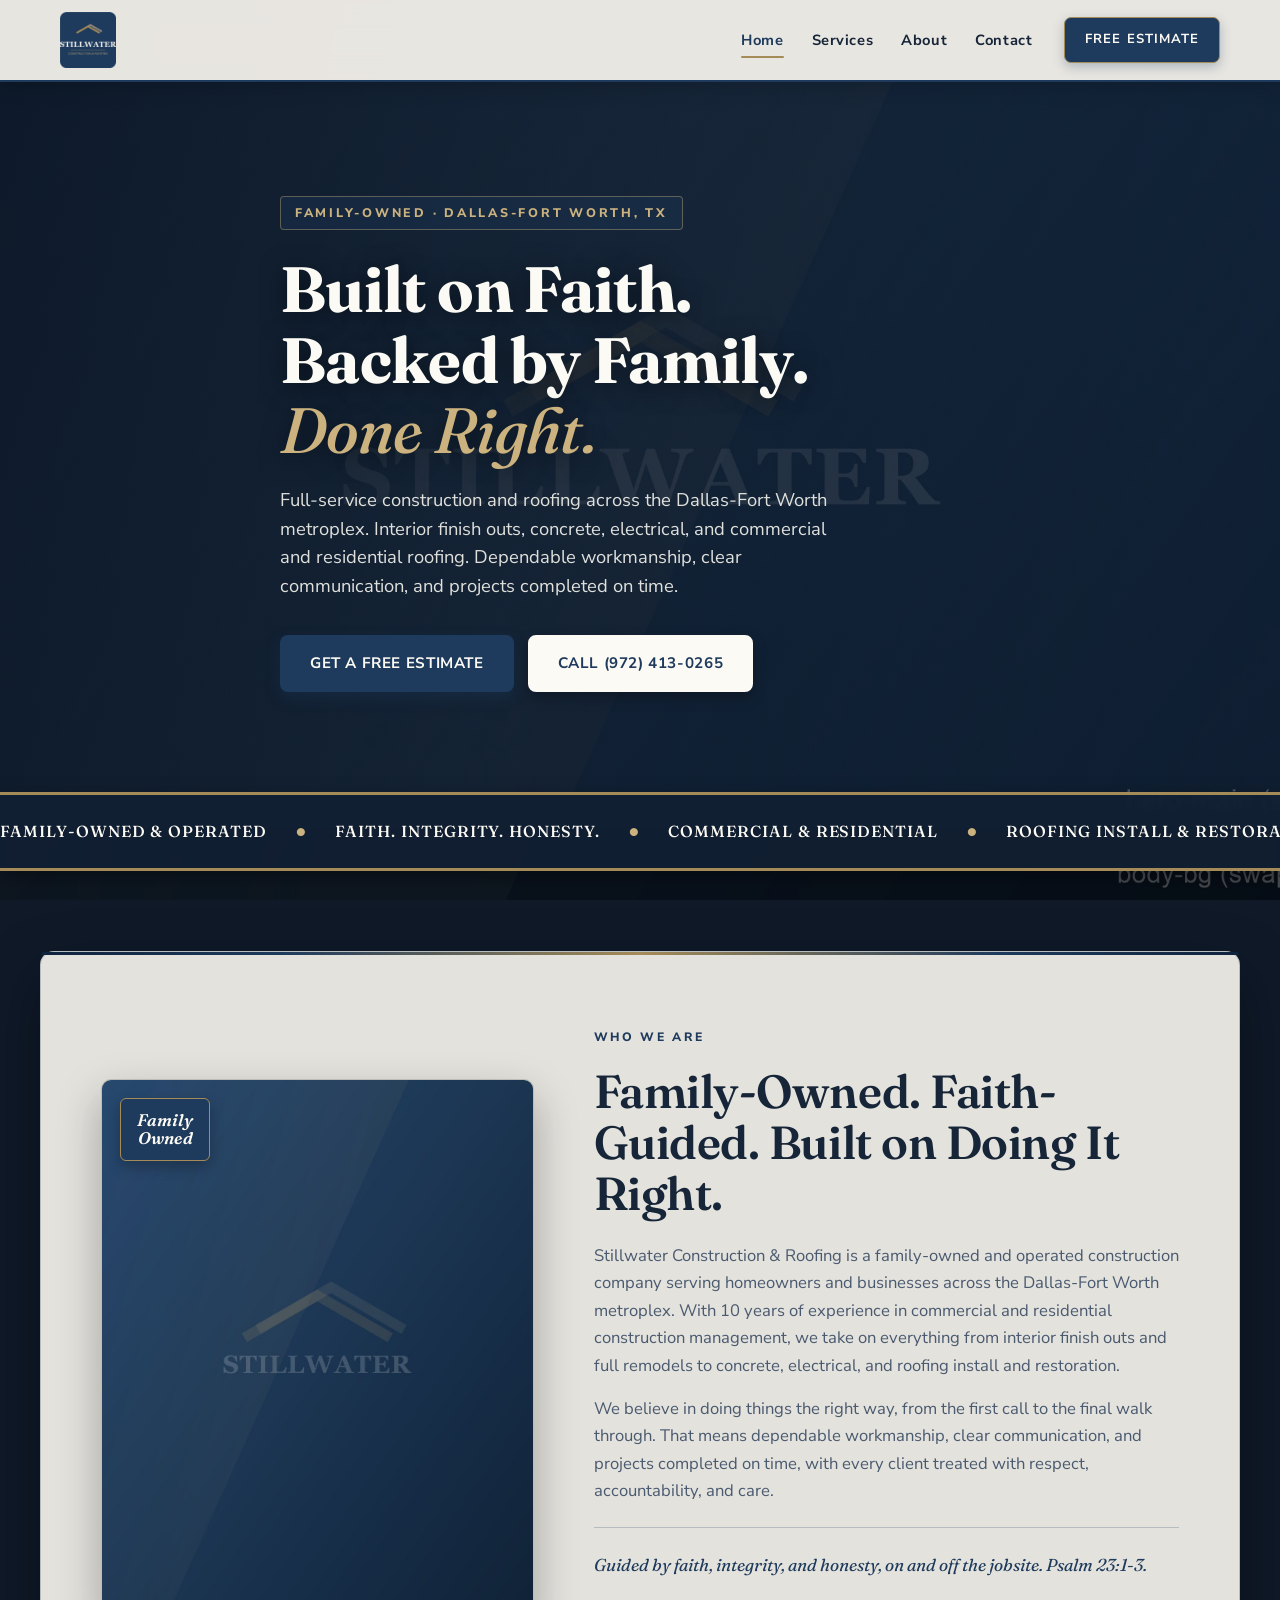
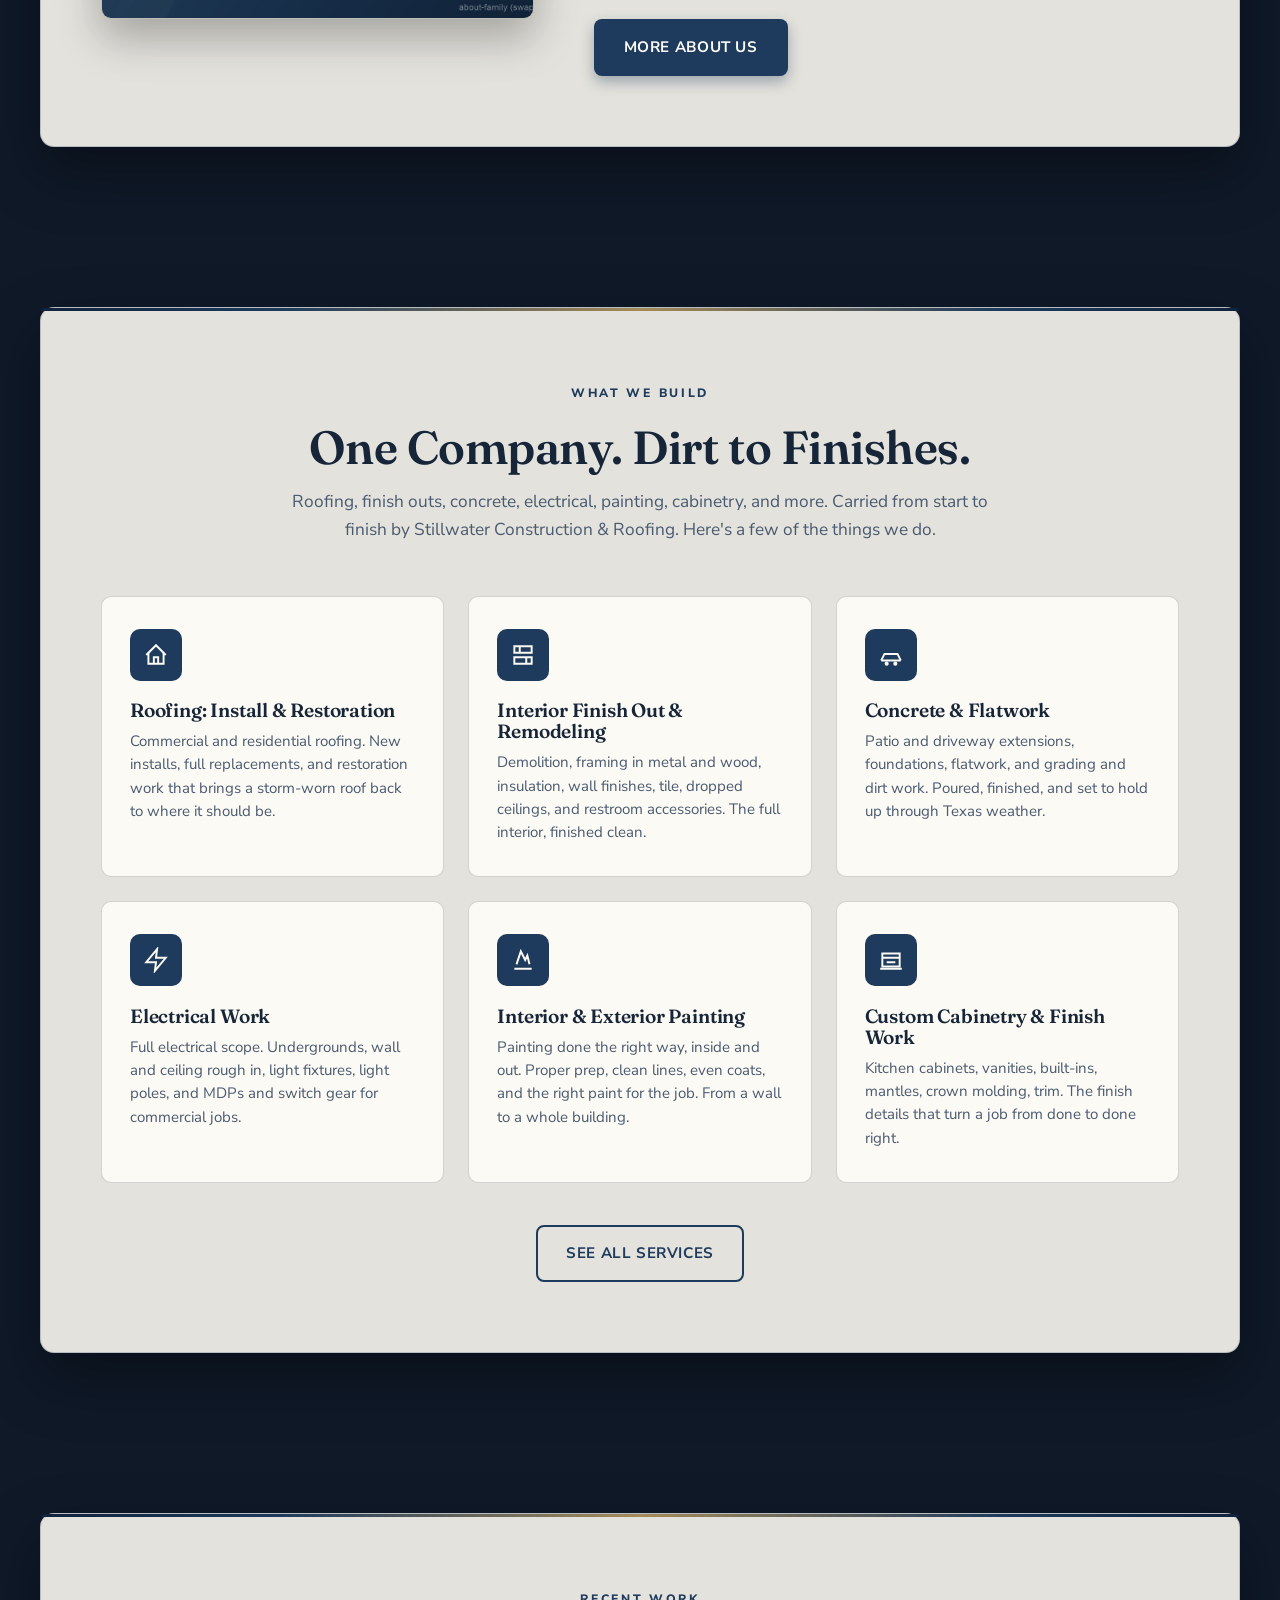
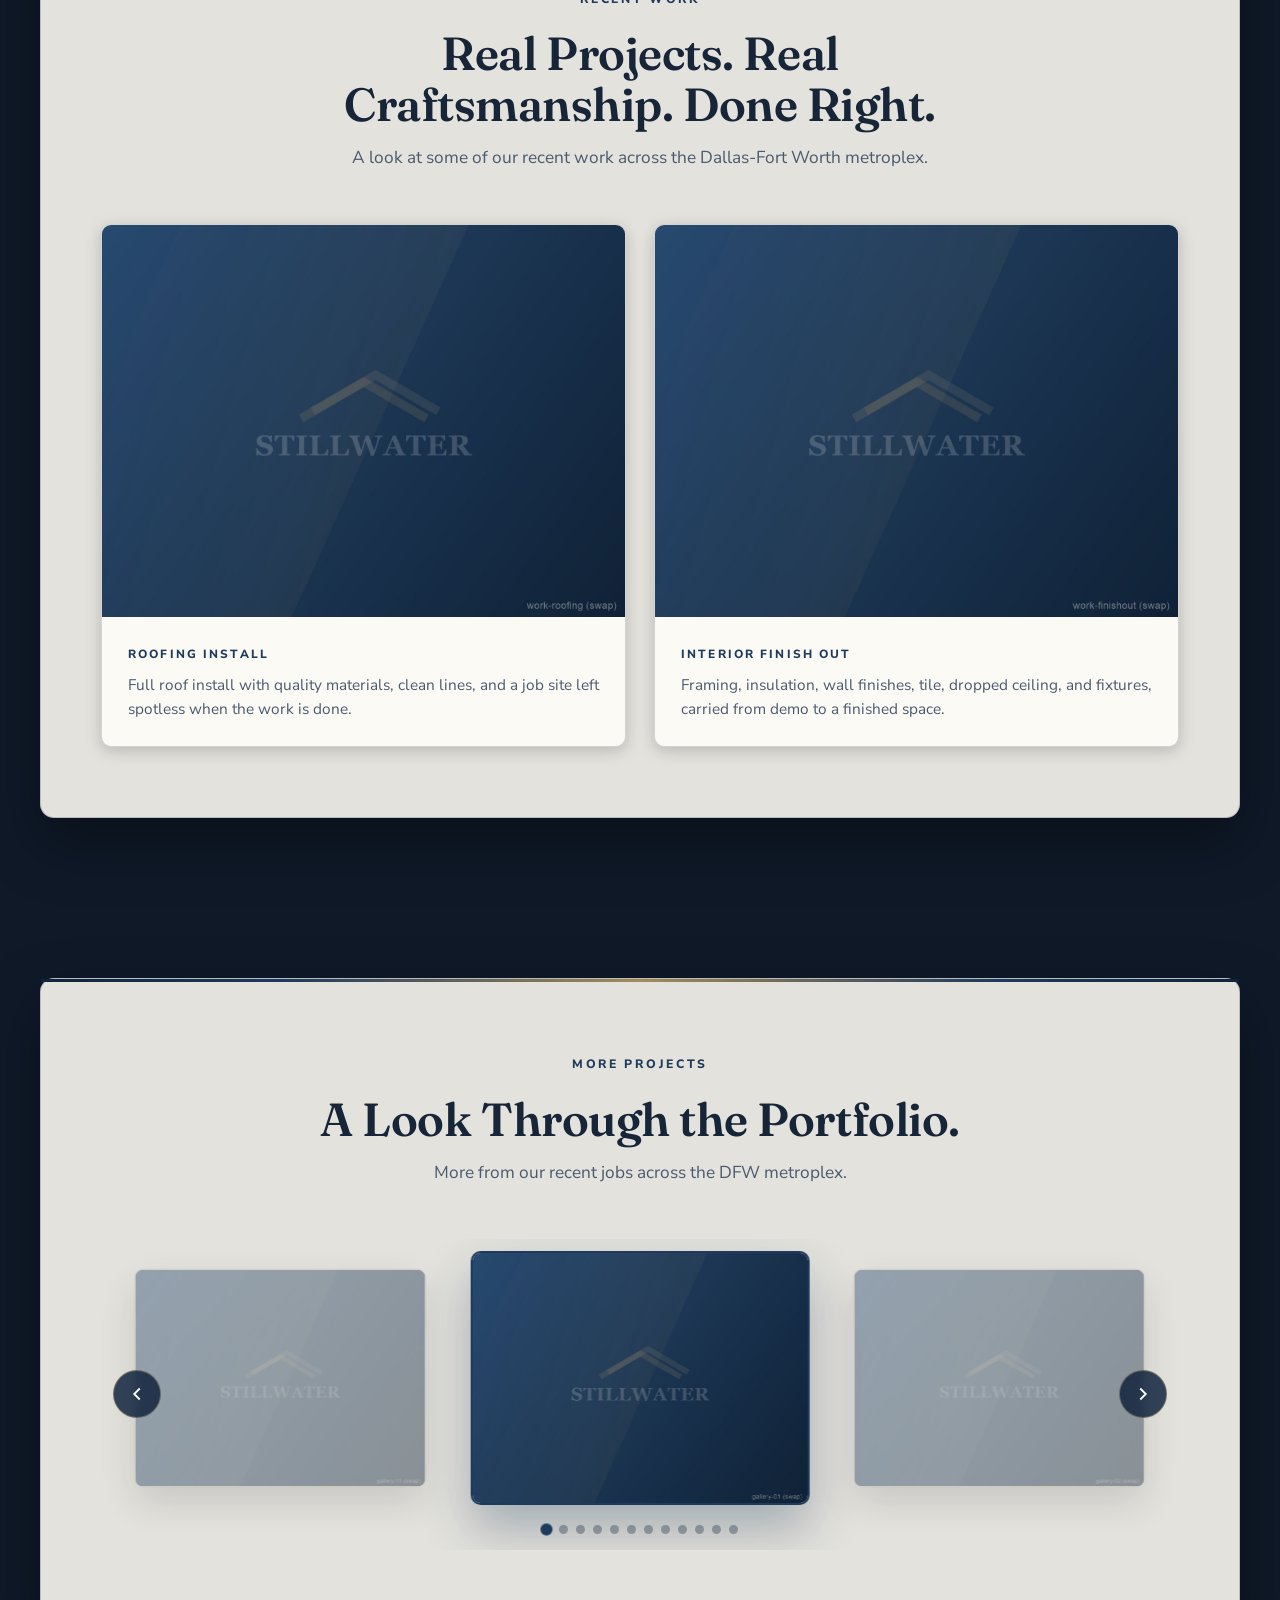
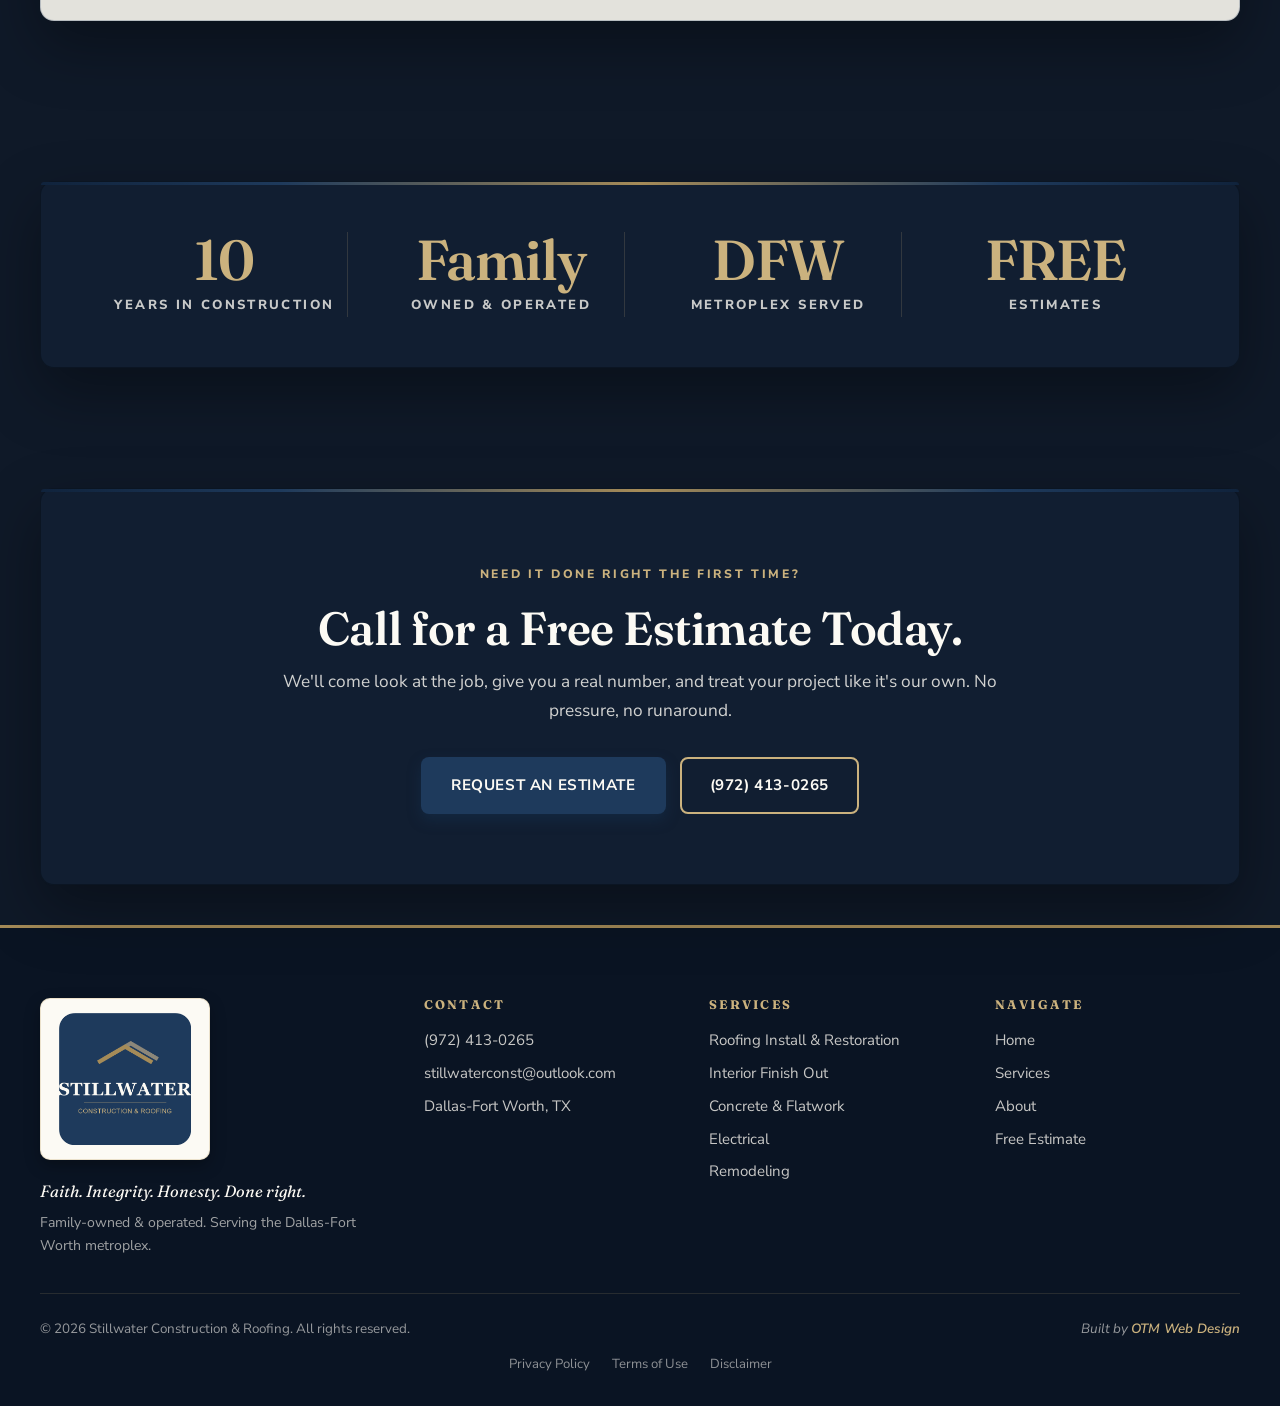
==== index.html @ d5bf2af4 "Stillwater Construction & Roofing demo site - navy/gold OTM build mirroring Cousin Charlie's structu" ====
<!DOCTYPE html>
<html lang="en">
<head>
  <meta charset="UTF-8" />
  <meta name="viewport" content="width=device-width, initial-scale=1.0" />
  <title>Construction &amp; Roofing in Dallas-Fort Worth | Stillwater Construction &amp; Roofing</title>
  <meta name="description" content="Family-owned construction and roofing serving the Dallas-Fort Worth metroplex. Interior finish outs, remodeling, concrete, electrical, commercial and residential roofing. Free estimates." />
  <link rel="icon" type="image/png" href="assets/favicon.png" />
  <link rel="canonical" href="https://one-true-mission.github.io/stillwater-construction/" />
  <link rel="preconnect" href="https://fonts.googleapis.com" />
  <link rel="preconnect" href="https://fonts.gstatic.com" crossorigin />
  <link href="https://fonts.googleapis.com/css2?family=Fraunces:opsz,wght@9..144,400;9..144,500;9..144,600;9..144,700&family=Nunito+Sans:wght@400;600;700;800&display=swap" rel="stylesheet" />

  <meta property="og:type" content="website" />
  <meta property="og:site_name" content="Stillwater Construction &amp; Roofing" />
  <meta property="og:title" content="Construction &amp; Roofing in Dallas-Fort Worth | Stillwater Construction &amp; Roofing" />
  <meta property="og:description" content="Family-owned construction and roofing serving the DFW metroplex. Interior finish outs, concrete, electrical, and commercial and residential roofing. Free estimates." />
  <meta property="og:url" content="https://one-true-mission.github.io/stillwater-construction/" />
  <meta property="og:image" content="https://one-true-mission.github.io/stillwater-construction/assets/og-image.jpg" />
  <meta name="twitter:card" content="summary_large_image" />
  <meta name="twitter:title" content="Construction &amp; Roofing in Dallas-Fort Worth | Stillwater Construction &amp; Roofing" />
  <meta name="twitter:description" content="Family-owned DFW construction and roofing. Finish outs, concrete, electrical, roofing. Free estimates." />
  <meta name="twitter:image" content="https://one-true-mission.github.io/stillwater-construction/assets/og-image.jpg" />

  <script type="application/ld+json">
  {
    "@context": "https://schema.org",
    "@type": "GeneralContractor",
    "name": "Stillwater Construction & Roofing",
    "description": "Family-owned and operated construction and roofing company serving the Dallas-Fort Worth metroplex. Interior finish outs and remodeling, concrete, electrical, and commercial and residential roofing install and restoration.",
    "url": "https://one-true-mission.github.io/stillwater-construction/",
    "logo": "https://one-true-mission.github.io/stillwater-construction/assets/logo.png",
    "image": "https://one-true-mission.github.io/stillwater-construction/assets/og-image.jpg",
    "telephone": "+1-972-413-0265",
    "email": "stillwaterconst@outlook.com",
    "priceRange": "$$",
    "slogan": "Faith. Integrity. Honesty. Done right.",
    "founder": { "@type": "Person", "name": "Alex Poole" },
    "address": {
      "@type": "PostalAddress",
      "addressLocality": "Dallas-Fort Worth",
      "addressRegion": "TX",
      "addressCountry": "US"
    },
    "areaServed": [
      { "@type": "Place", "name": "Dallas-Fort Worth Metroplex" },
      { "@type": "AdministrativeArea", "name": "Denton County" },
      { "@type": "AdministrativeArea", "name": "Collin County" },
      { "@type": "AdministrativeArea", "name": "Tarrant County" },
      { "@type": "AdministrativeArea", "name": "Ellis County" },
      { "@type": "AdministrativeArea", "name": "Johnson County" },
      { "@type": "AdministrativeArea", "name": "Rockwall County" }
    ]
  }
  </script>

  <link rel="stylesheet" href="styles.css" />
</head>
<body data-page="home">

  <!-- NAV -->
  <nav class="nav">
    <div class="nav-inner">
      <a href="index.html" class="nav-logo-link" aria-label="Stillwater Construction &amp; Roofing Home">
        <img src="assets/logo.png" alt="Stillwater Construction &amp; Roofing" class="nav-logo" />
      </a>
      <ul class="nav-links">
        <li><a href="index.html">Home</a></li>
        <li><a href="services.html">Services</a></li>
        <li><a href="about.html">About</a></li>
        <li><a href="contact.html">Contact</a></li>
      </ul>
      <a href="contact.html" class="nav-cta">Free Estimate</a>
      <button class="hamburger" aria-label="Open menu">
        <span></span><span></span><span></span>
      </button>
    </div>
  </nav>

  <!-- HERO -->
  <header class="hero">
    <div class="hero-bg" style="background-image: url('assets/hero-main.jpg');"></div>
    <div class="hero-overlay"></div>
    <div class="hero-content">
      <div class="hero-eyebrow">Family-Owned &middot; Dallas-Fort Worth, TX</div>
      <h1 class="hero-title">Built on Faith.<br/>Backed by Family.<br/><em>Done Right.</em></h1>
      <p class="hero-sub">Full-service construction and roofing across the Dallas-Fort Worth metroplex. Interior finish outs, concrete, electrical, and commercial and residential roofing. Dependable workmanship, clear communication, and projects completed on time.</p>
      <div class="hero-ctas">
        <a href="contact.html" class="btn btn-primary">Get a Free Estimate</a>
        <a href="tel:9724130265" class="btn btn-ghost">Call (972) 413-0265</a>
      </div>
    </div>
  </header>

  <!-- MARQUEE -->
  <section class="section section-marquee">
    <div class="container container-deep">
      <div class="marquee">
        <div class="marquee-track">
          <span class="marquee-item">Family-Owned &amp; Operated</span>
          <span class="marquee-dot">&bull;</span>
          <span class="marquee-item">Faith. Integrity. Honesty.</span>
          <span class="marquee-dot">&bull;</span>
          <span class="marquee-item">Commercial &amp; Residential</span>
          <span class="marquee-dot">&bull;</span>
          <span class="marquee-item">Roofing Install &amp; Restoration</span>
          <span class="marquee-dot">&bull;</span>
          <span class="marquee-item">Free Estimates</span>
          <span class="marquee-dot">&bull;</span>
          <span class="marquee-item">Serving the DFW Metroplex</span>
          <span class="marquee-dot">&bull;</span>
          <span class="marquee-item">Family-Owned &amp; Operated</span>
          <span class="marquee-dot">&bull;</span>
          <span class="marquee-item">Faith. Integrity. Honesty.</span>
          <span class="marquee-dot">&bull;</span>
          <span class="marquee-item">Commercial &amp; Residential</span>
          <span class="marquee-dot">&bull;</span>
          <span class="marquee-item">Roofing Install &amp; Restoration</span>
          <span class="marquee-dot">&bull;</span>
          <span class="marquee-item">Free Estimates</span>
          <span class="marquee-dot">&bull;</span>
          <span class="marquee-item">Serving the DFW Metroplex</span>
          <span class="marquee-dot">&bull;</span>
        </div>
      </div>
    </div>
  </section>

  <!-- INTRO / WHO WE ARE (family photo) -->
  <section class="section">
    <div class="container">
      <div class="intro-grid">
        <div class="intro-image">
          <img src="assets/about-family.jpg" alt="Alex and Meriya Poole, owners of Stillwater Construction and Roofing, with their family" loading="lazy" />
          <div class="intro-badge">Family<br/>Owned</div>
        </div>
        <div class="intro-content">
          <div class="eyebrow">Who We Are</div>
          <h2>Family-Owned. Faith-Guided. Built on Doing It Right.</h2>
          <p>Stillwater Construction &amp; Roofing is a family-owned and operated construction company serving homeowners and businesses across the Dallas-Fort Worth metroplex. With 10 years of experience in commercial and residential construction management, we take on everything from interior finish outs and full remodels to concrete, electrical, and roofing install and restoration.</p>
          <p>We believe in doing things the right way, from the first call to the final walk through. That means dependable workmanship, clear communication, and projects completed on time, with every client treated with respect, accountability, and care.</p>
          <p class="intro-meta">Guided by faith, integrity, and honesty, on and off the jobsite. Psalm 23:1-3.</p>
          <a href="about.html" class="btn btn-primary intro-cta">More About Us</a>
        </div>
      </div>
    </div>
  </section>

  <!-- SERVICES PREVIEW -->
  <section class="section">
    <div class="container">
      <div class="section-head">
        <div class="eyebrow">What We Build</div>
        <h2>One Company. Dirt to Finishes.</h2>
        <p class="section-sub">Roofing, finish outs, concrete, electrical, painting, cabinetry, and more. Carried from start to finish by Stillwater Construction &amp; Roofing. Here's a few of the things we do.</p>
      </div>

      <div class="services-grid">
        <div class="service-card">
          <div class="service-icon">
            <svg viewBox="0 0 24 24" fill="none" stroke="currentColor" stroke-width="1.8"><path d="M3 12 12 3l9 9"/><path d="M5 10v10h14V10"/><path d="M10 20v-6h4v6"/></svg>
          </div>
          <h3>Roofing: Install &amp; Restoration</h3>
          <p>Commercial and residential roofing. New installs, full replacements, and restoration work that brings a storm-worn roof back to where it should be.</p>
        </div>

        <div class="service-card">
          <div class="service-icon">
            <svg viewBox="0 0 24 24" fill="none" stroke="currentColor" stroke-width="1.8"><path d="M4 4h16v6H4z"/><path d="M4 14h16v6H4z"/><path d="M9 4v6"/><path d="M15 14v6"/></svg>
          </div>
          <h3>Interior Finish Out &amp; Remodeling</h3>
          <p>Demolition, framing in metal and wood, insulation, wall finishes, tile, dropped ceilings, and restroom accessories. The full interior, finished clean.</p>
        </div>

        <div class="service-card">
          <div class="service-icon">
            <svg viewBox="0 0 24 24" fill="none" stroke="currentColor" stroke-width="1.8"><path d="M3 17h18"/><path d="M3 17l3-6h12l3 6"/><circle cx="8" cy="20" r="1"/><circle cx="16" cy="20" r="1"/></svg>
          </div>
          <h3>Concrete &amp; Flatwork</h3>
          <p>Patio and driveway extensions, foundations, flatwork, and grading and dirt work. Poured, finished, and set to hold up through Texas weather.</p>
        </div>

        <div class="service-card">
          <div class="service-icon">
            <svg viewBox="0 0 24 24" fill="none" stroke="currentColor" stroke-width="1.8"><path d="M13 2L3 14h9l-1 8 10-12h-9l1-8z"/></svg>
          </div>
          <h3>Electrical Work</h3>
          <p>Full electrical scope. Undergrounds, wall and ceiling rough in, light fixtures, light poles, and MDPs and switch gear for commercial jobs.</p>
        </div>

        <div class="service-card">
          <div class="service-icon">
            <svg viewBox="0 0 24 24" fill="none" stroke="currentColor" stroke-width="1.8"><path d="M4 20h16"/><path d="M6 16l4-12 4 8 2-4 2 8"/></svg>
          </div>
          <h3>Interior &amp; Exterior Painting</h3>
          <p>Painting done the right way, inside and out. Proper prep, clean lines, even coats, and the right paint for the job. From a wall to a whole building.</p>
        </div>

        <div class="service-card">
          <div class="service-icon">
            <svg viewBox="0 0 24 24" fill="none" stroke="currentColor" stroke-width="1.8"><path d="M4 6h16v12H4z"/><path d="M4 10h16"/><path d="M8 14h8"/><path d="M2 20h20"/></svg>
          </div>
          <h3>Custom Cabinetry &amp; Finish Work</h3>
          <p>Kitchen cabinets, vanities, built-ins, mantles, crown molding, trim. The finish details that turn a job from done to done right.</p>
        </div>
      </div>

      <div class="services-cta">
        <a href="services.html" class="btn btn-outline-dark">See All Services</a>
      </div>
    </div>
  </section>

  <!-- RECENT WORK (roofing + finish out, dedicated photos) -->
  <section class="section">
    <div class="container">
      <div class="section-head">
        <div class="eyebrow">Recent Work</div>
        <h2>Real Projects. Real Craftsmanship. Done Right.</h2>
        <p class="section-sub">A look at some of our recent work across the Dallas-Fort Worth metroplex.</p>
      </div>

      <div class="work-grid">
        <figure class="work-item">
          <div class="work-image-wrap">
            <img src="assets/work-roofing.jpg" alt="Completed roof install by Stillwater Construction and Roofing" loading="lazy" />
          </div>
          <figcaption class="work-caption">
            <div class="work-tag">Roofing Install</div>
            <div class="work-desc">Full roof install with quality materials, clean lines, and a job site left spotless when the work is done.</div>
          </figcaption>
        </figure>

        <figure class="work-item">
          <div class="work-image-wrap">
            <img src="assets/work-finishout.jpg" alt="Finished interior finish out with new wall finishes, tile, and fixtures" loading="lazy" />
          </div>
          <figcaption class="work-caption">
            <div class="work-tag">Interior Finish Out</div>
            <div class="work-desc">Framing, insulation, wall finishes, tile, dropped ceiling, and fixtures, carried from demo to a finished space.</div>
          </figcaption>
        </figure>
      </div>
    </div>
  </section>

  <!-- GALLERY CAROUSEL (12 gallery photos) -->
  <section class="section">
    <div class="container">
      <div class="section-head">
        <div class="eyebrow">More Projects</div>
        <h2>A Look Through the Portfolio.</h2>
        <p class="section-sub">More from our recent jobs across the DFW metroplex.</p>
      </div>

      <div class="carousel">
        <div class="carousel-track">
          <div class="carousel-slide"><div class="carousel-slide-inner"><img src="assets/gallery-01.jpg" alt="Project photo" loading="lazy" /></div></div>
          <div class="carousel-slide"><div class="carousel-slide-inner"><img src="assets/gallery-02.jpg" alt="Project photo" loading="lazy" /></div></div>
          <div class="carousel-slide"><div class="carousel-slide-inner"><img src="assets/gallery-03.jpg" alt="Project photo" loading="lazy" /></div></div>
          <div class="carousel-slide"><div class="carousel-slide-inner"><img src="assets/gallery-04.jpg" alt="Project photo" loading="lazy" /></div></div>
          <div class="carousel-slide"><div class="carousel-slide-inner"><img src="assets/gallery-05.jpg" alt="Project photo" loading="lazy" /></div></div>
          <div class="carousel-slide"><div class="carousel-slide-inner"><img src="assets/gallery-06.jpg" alt="Project photo" loading="lazy" /></div></div>
          <div class="carousel-slide"><div class="carousel-slide-inner"><img src="assets/gallery-07.jpg" alt="Project photo" loading="lazy" /></div></div>
          <div class="carousel-slide"><div class="carousel-slide-inner"><img src="assets/gallery-08.jpg" alt="Project photo" loading="lazy" /></div></div>
          <div class="carousel-slide"><div class="carousel-slide-inner"><img src="assets/gallery-09.jpg" alt="Project photo" loading="lazy" /></div></div>
          <div class="carousel-slide"><div class="carousel-slide-inner"><img src="assets/gallery-10.jpg" alt="Project photo" loading="lazy" /></div></div>
          <div class="carousel-slide"><div class="carousel-slide-inner"><img src="assets/gallery-11.jpg" alt="Project photo" loading="lazy" /></div></div>
          <div class="carousel-slide"><div class="carousel-slide-inner"><img src="assets/gallery-12.jpg" alt="Project photo" loading="lazy" /></div></div>
        </div>
        <button class="carousel-btn carousel-prev" aria-label="Previous">
          <svg viewBox="0 0 24 24" fill="none" stroke="currentColor" stroke-width="2"><path d="M15 6l-6 6 6 6"/></svg>
        </button>
        <button class="carousel-btn carousel-next" aria-label="Next">
          <svg viewBox="0 0 24 24" fill="none" stroke="currentColor" stroke-width="2"><path d="M9 6l6 6-6 6"/></svg>
        </button>
        <div class="carousel-dots"></div>
      </div>
    </div>
  </section>

  <!-- TRUST / STATS -->
  <section class="section section-stats">
    <div class="container container-deep">
      <div class="stats-grid">
        <div class="stat">
          <div class="stat-num">10</div>
          <div class="stat-label">Years in Construction</div>
        </div>
        <div class="stat">
          <div class="stat-num">Family</div>
          <div class="stat-label">Owned &amp; Operated</div>
        </div>
        <div class="stat">
          <div class="stat-num">DFW</div>
          <div class="stat-label">Metroplex Served</div>
        </div>
        <div class="stat">
          <div class="stat-num">FREE</div>
          <div class="stat-label">Estimates</div>
        </div>
      </div>
    </div>
  </section>

  <!-- CTA -->
  <section class="section section-cta">
    <div class="container container-deep">
      <div class="cta-block">
        <div class="eyebrow eyebrow-light">Need It Done Right the First Time?</div>
        <h2 class="cta-title">Call for a Free Estimate Today.</h2>
        <p class="cta-sub">We'll come look at the job, give you a real number, and treat your project like it's our own. No pressure, no runaround.</p>
        <div class="cta-buttons">
          <a href="contact.html" class="btn btn-primary">Request an Estimate</a>
          <a href="tel:9724130265" class="btn btn-outline">(972) 413-0265</a>
        </div>
      </div>
    </div>
  </section>

  <!-- FOOTER -->
  <footer class="section section-footer">
    <div class="container-darkest">
      <div class="footer-grid">
        <div class="footer-col footer-brand">
          <img src="assets/logo.png" alt="Stillwater Construction &amp; Roofing" class="footer-logo" />
          <p class="footer-tag">Faith. Integrity. Honesty. Done right.</p>
          <p class="footer-meta">Family-owned &amp; operated. Serving the Dallas-Fort Worth metroplex.</p>
        </div>
        <div class="footer-col">
          <h4>Contact</h4>
          <a href="tel:9724130265">(972) 413-0265</a>
          <a href="mailto:stillwaterconst@outlook.com">stillwaterconst@outlook.com</a>
          <span>Dallas-Fort Worth, TX</span>
        </div>
        <div class="footer-col">
          <h4>Services</h4>
          <a href="services.html">Roofing Install &amp; Restoration</a>
          <a href="services.html">Interior Finish Out</a>
          <a href="services.html">Concrete &amp; Flatwork</a>
          <a href="services.html">Electrical</a>
          <a href="services.html">Remodeling</a>
        </div>
        <div class="footer-col">
          <h4>Navigate</h4>
          <a href="index.html">Home</a>
          <a href="services.html">Services</a>
          <a href="about.html">About</a>
          <a href="contact.html">Free Estimate</a>
        </div>
      </div>
      <div class="footer-bottom">
        <span>&copy; <span id="year"></span> Stillwater Construction &amp; Roofing. All rights reserved.</span>
        <span class="footer-credit">Built by <a href="https://otm-designs.com" target="_blank" rel="noopener">OTM Web Design</a></span>
      </div>
      <div class="footer-legal-links">
        <a href="privacy-policy.html">Privacy Policy</a>
        <a href="terms.html">Terms of Use</a>
        <a href="disclaimer.html">Disclaimer</a>
      </div>
    </div>
  </footer>

  <script src="script.js"></script>
</body>
</html>
---- styles.css ----
/* =========================================================
   STILLWATER CONSTRUCTION & ROOFING
   Ivory floating frames over a locked dark navy background
   Multi-page build: home, services, about, contact, thank-you
   ========================================================= */

/* ---------- RESET ---------- */
*, *::before, *::after { box-sizing: border-box; }
html { scroll-behavior: smooth; }
body, h1, h2, h3, h4, p, ul, figure { margin: 0; padding: 0; }
ul { list-style: none; }
a { color: inherit; text-decoration: none; }
img { max-width: 100%; display: block; }
button { font: inherit; cursor: pointer; border: none; background: none; }

/* ---------- VARIABLES ---------- */
:root {
  /* ivory frame palette */
  --ivory: rgba(246, 243, 236, 0.92);
  --ivory-solid: #f6f3ec;
  --ivory-light: #fcfaf4;
  --ivory-deep: #e9e2d2;

  /* emphasis frames (deep navy) */
  --navy-frame: rgba(18, 32, 51, 0.93);
  --navy-frame-solid: #122033;
  --navy-deepest: rgba(11, 21, 35, 0.95);

  /* text */
  --ink: #172538;
  --ink-muted: #4a5a70;
  --ink-faint: rgba(23, 37, 56, 0.55);

  /* brand navy (matched to logo field) */
  --navy: #1e3a5c;
  --navy-mid: #2c507c;
  --navy-dark: #10233c;

  /* brand gold (matched to logo roofline) */
  --gold: #a58b58;
  --gold-pale: #cbb27e;
  --navy-glow: rgba(30, 58, 92, 0.22);

  /* lines */
  --line: rgba(23, 37, 56, 0.18);
  --line-strong: rgba(23, 37, 56, 0.35);
  --line-navy: rgba(30, 58, 92, 0.22);

  /* shadows */
  --shadow-soft: 0 4px 16px rgba(0, 0, 0, 0.18);
  --shadow-lift: 0 18px 44px rgba(0, 0, 0, 0.28);
  --shadow-frame: 0 24px 60px rgba(0, 0, 0, 0.35);
  --shadow-navy: 0 18px 40px rgba(30, 58, 92, 0.28);

  /* layout */
  --max-width: 1240px;
  --gutter: 40px;
  --radius: 14px;
  --radius-sm: 10px;
}

/* ---------- BASE ---------- */
body {
  font-family: 'Nunito Sans', system-ui, sans-serif;
  font-size: 16.5px;
  line-height: 1.65;
  color: var(--ink);
  background: #0f1928;
  overflow-x: hidden;
}

/* locked body background */
body::before {
  content: '';
  position: fixed;
  inset: 0;
  background: url('assets/body-bg.jpg') center/cover no-repeat;
  filter: brightness(0.62);
  z-index: -1;
}

/* ---------- TYPOGRAPHY ---------- */
h1, h2, h3, h4 {
  font-family: 'Fraunces', Georgia, serif;
  font-weight: 600;
  line-height: 1.1;
  color: var(--ink);
  letter-spacing: -0.01em;
}
h1 { font-size: clamp(2.4rem, 5.4vw, 4rem); font-weight: 700; }
h2 { font-size: clamp(1.9rem, 3.8vw, 2.9rem); }
h3 { font-size: 1.25rem; }
h4 { font-size: 0.95rem; font-weight: 700; letter-spacing: 0.04em; text-transform: uppercase; }
p { color: var(--ink-muted); }

.eyebrow {
  display: inline-block;
  font-size: 0.76rem;
  font-weight: 800;
  text-transform: uppercase;
  letter-spacing: 0.22em;
  color: var(--navy);
  margin-bottom: 1.2rem;
}
.eyebrow-light {
  color: var(--gold-pale);
}

/* ---------- BUTTONS ---------- */
.btn {
  display: inline-flex;
  align-items: center;
  justify-content: center;
  padding: 14px 28px;
  border-radius: 8px;
  font-weight: 700;
  font-size: 0.95rem;
  letter-spacing: 0.04em;
  text-transform: uppercase;
  transition: transform 0.18s ease, box-shadow 0.18s ease, background 0.18s ease, color 0.18s ease, border-color 0.18s ease;
  cursor: pointer;
  border: 2px solid transparent;
}
.btn-primary {
  background: var(--navy);
  color: var(--ivory-light);
  box-shadow: 0 6px 14px rgba(30, 58, 92, 0.35);
}
.btn-primary:hover {
  background: var(--navy-mid);
  transform: translateY(-2px);
  box-shadow: 0 10px 22px rgba(30, 58, 92, 0.45);
}
.btn-ghost {
  background: var(--ivory-light);
  color: var(--navy);
  border-color: var(--ivory-light);
  box-shadow: 0 6px 14px rgba(0, 0, 0, 0.25);
}
.btn-ghost:hover {
  background: var(--ivory-solid);
  border-color: var(--ivory-solid);
  transform: translateY(-2px);
  box-shadow: 0 10px 22px rgba(0, 0, 0, 0.32);
}
.btn-outline {
  background: transparent;
  color: var(--ivory-light);
  border-color: var(--gold-pale);
}
.btn-outline:hover {
  background: var(--gold-pale);
  color: var(--ink);
}
.btn-outline-dark {
  background: transparent;
  color: var(--navy);
  border-color: var(--navy);
}
.btn-outline-dark:hover {
  background: var(--navy);
  color: var(--ivory-light);
  transform: translateY(-2px);
}
.btn-full { width: 100%; }

/* ---------- LAYOUT / FRAMES ---------- */
.section {
  padding: 80px var(--gutter);
}
.container {
  position: relative;
  max-width: var(--max-width);
  margin: 0 auto;
  background: var(--ivory);
  border-radius: var(--radius);
  padding: 70px 60px;
  box-shadow: var(--shadow-frame);
  border: 1px solid var(--line-navy);
  backdrop-filter: blur(2px);
}
/* premium navy-gold top accent for every frame */
.container::before {
  content: '';
  position: absolute;
  top: 0;
  left: 0;
  right: 0;
  height: 3px;
  background: linear-gradient(90deg,
    var(--navy-dark) 0%,
    var(--navy) 20%,
    var(--gold) 50%,
    var(--navy) 80%,
    var(--navy-dark) 100%);
  border-radius: var(--radius) var(--radius) 0 0;
  z-index: 1;
}
.container-deep {
  background: var(--navy-frame);
  color: var(--ivory-light);
  border-color: rgba(0, 0, 0, 0.3);
}
.container-deep h2, .container-deep h3 { color: var(--ivory-light); }
.container-deep p { color: rgba(252, 250, 244, 0.82); }

.container-darkest {
  background: var(--navy-deepest);
  color: var(--ivory-light);
}

/* ---------- HERO TRANSITION DIVIDER ---------- */
/* Premium navy seam between hero and first content section on sub-pages */
.hero-divider {
  position: relative;
  height: 12px;
  background: linear-gradient(180deg,
    var(--gold) 0%,
    var(--navy) 35%,
    var(--navy) 65%,
    var(--navy-dark) 100%);
  box-shadow:
    inset 0 1px 0 rgba(203, 178, 126, 0.5),
    inset 0 -1px 0 rgba(0, 0, 0, 0.4),
    0 6px 18px rgba(0, 0, 0, 0.35);
  z-index: 3;
}
.hero-divider::after {
  content: '';
  position: absolute;
  left: 50%;
  top: 50%;
  width: 80px;
  height: 2px;
  background: var(--gold-pale);
  transform: translate(-50%, -50%);
  opacity: 0.55;
  border-radius: 1px;
}

/* ---------- NAV ---------- */
.nav {
  position: fixed;
  top: 0; left: 0; right: 0;
  z-index: 100;
  background: rgba(246, 243, 236, 0.94);
  backdrop-filter: blur(14px);
  -webkit-backdrop-filter: blur(14px);
  border-bottom: 2px solid var(--navy);
  box-shadow: 0 4px 18px rgba(0, 0, 0, 0.18);
}
.nav-inner {
  max-width: var(--max-width);
  margin: 0 auto;
  padding: 12px var(--gutter);
  display: flex;
  align-items: center;
  gap: 32px;
}
.nav-logo-link {
  display: flex;
  align-items: center;
  line-height: 0;
}
.nav-logo {
  height: 56px;
  width: auto;
  display: block;
  transition: transform 0.18s ease;
}
.nav-logo-link:hover .nav-logo {
  transform: scale(1.03);
}

.nav-links {
  display: flex;
  gap: 28px;
  margin-left: auto;
}
.nav-links a {
  color: var(--ink);
  font-weight: 700;
  font-size: 0.92rem;
  letter-spacing: 0.04em;
  transition: color 0.18s ease;
  position: relative;
  padding: 4px 0;
}
.nav-links a:hover { color: var(--navy); }
.nav-links a.is-active {
  color: var(--navy);
}
.nav-links a.is-active::after {
  content: '';
  position: absolute;
  left: 0; right: 0;
  bottom: -4px;
  height: 2px;
  background: var(--gold);
  border-radius: 2px;
}

.nav-cta {
  background: var(--navy);
  color: var(--ivory-light);
  padding: 11px 20px;
  border-radius: 7px;
  font-weight: 700;
  font-size: 0.82rem;
  letter-spacing: 0.08em;
  text-transform: uppercase;
  transition: background 0.18s ease, transform 0.18s ease, box-shadow 0.18s ease;
  border: 1px solid var(--gold);
  box-shadow: 0 4px 12px rgba(30, 58, 92, 0.28);
}
.nav-cta:hover {
  background: var(--navy-mid);
  transform: translateY(-1px);
  box-shadow: 0 6px 16px rgba(30, 58, 92, 0.4);
}

.hamburger {
  display: none;
  width: 32px;
  height: 32px;
  flex-direction: column;
  justify-content: center;
  gap: 5px;
  margin-left: auto;
}
.hamburger span {
  display: block;
  width: 24px;
  height: 2px;
  background: var(--ink);
  margin: 0 auto;
  transition: transform 0.2s ease, opacity 0.2s ease;
}
.hamburger.is-open span:nth-child(1) { transform: translateY(7px) rotate(45deg); }
.hamburger.is-open span:nth-child(2) { opacity: 0; }
.hamburger.is-open span:nth-child(3) { transform: translateY(-7px) rotate(-45deg); }

/* ---------- HERO (full-bleed exception) ---------- */
.hero {
  position: relative;
  min-height: 92vh;
  display: flex;
  align-items: center;
  padding: 140px var(--gutter) 80px;
  overflow: hidden;
}
.hero-sub-page {
  min-height: 60vh;
  padding: 160px var(--gutter) 80px;
}
.hero-bg {
  position: absolute;
  inset: 0;
  background-size: cover;
  background-position: center;
  z-index: 0;
}
.hero-overlay {
  position: absolute;
  inset: 0;
  background: linear-gradient(
    105deg,
    rgba(10, 19, 32, 0.88) 0%,
    rgba(10, 19, 32, 0.62) 45%,
    rgba(10, 19, 32, 0.35) 100%
  );
  z-index: 1;
}
.hero-content {
  position: relative;
  z-index: 2;
  max-width: 720px;
  width: 100%;
  margin: 0 auto;
  align-self: center;
}
.hero-content-narrow {
  max-width: 680px;
}
.hero-eyebrow {
  display: inline-block;
  font-size: 0.78rem;
  font-weight: 800;
  letter-spacing: 0.22em;
  text-transform: uppercase;
  color: var(--gold-pale);
  margin-bottom: 1.5rem;
  padding: 6px 14px;
  background: rgba(30, 58, 92, 0.35);
  border: 1px solid rgba(203, 178, 126, 0.4);
  border-radius: 4px;
}
.hero-title {
  color: var(--ivory-light);
  margin-bottom: 1.3rem;
  text-shadow: 0 4px 24px rgba(0, 0, 0, 0.5);
}
.hero-title-sub {
  font-size: clamp(2.2rem, 4.8vw, 3.5rem);
}
.hero-title em {
  font-style: italic;
  color: var(--gold-pale);
  font-weight: 500;
}
.hero-sub {
  color: rgba(252, 250, 244, 0.88);
  font-size: 1.15rem;
  line-height: 1.55;
  max-width: 580px;
  margin-bottom: 2.2rem;
}
.hero-ctas {
  display: flex;
  gap: 14px;
  flex-wrap: wrap;
}

/* ---------- MARQUEE (FULL-BLEED) ---------- */
.section-marquee {
  padding: 0;
  margin-top: -36px;
  position: relative;
  z-index: 3;
}
.section-marquee .container-deep {
  max-width: none;
  margin: 0;
  border-radius: 0;
  box-shadow: 0 6px 18px rgba(0, 0, 0, 0.35);
  border: none;
  border-top: 3px solid var(--gold);
  border-bottom: 3px solid var(--gold);
  padding: 0;
  overflow: hidden;
}
.section-marquee .container-deep::before { display: none; }
.marquee {
  overflow: hidden;
  padding: 18px 0;
  white-space: nowrap;
}
.marquee-track {
  display: inline-flex;
  align-items: center;
  gap: 28px;
  animation: marquee-scroll 38s linear infinite;
}
.marquee-item {
  font-family: 'Fraunces', serif;
  font-weight: 500;
  color: var(--ivory-light);
  font-size: 1rem;
  letter-spacing: 0.06em;
  text-transform: uppercase;
  flex-shrink: 0;
}
.marquee-dot {
  color: var(--gold-pale);
  font-size: 1.4rem;
  flex-shrink: 0;
}
@keyframes marquee-scroll {
  from { transform: translateX(0); }
  to { transform: translateX(-50%); }
}
.marquee:hover .marquee-track { animation-play-state: paused; }
@media (prefers-reduced-motion: reduce) {
  .marquee-track { animation: none; }
}

/* ---------- SECTION HEADS ---------- */
.section-head {
  text-align: center;
  max-width: 720px;
  margin: 0 auto 3.2rem;
}
.section-head h2 { margin-bottom: 0.9rem; }
.section-sub {
  font-size: 1.08rem;
  color: var(--ink-muted);
}

/* ---------- INTRO / ABOUT ---------- */
.intro-grid {
  display: grid;
  grid-template-columns: 0.85fr 1.15fr;
  gap: 60px;
  align-items: center;
}
.intro-image {
  position: relative;
  border-radius: var(--radius-sm);
  overflow: hidden;
  box-shadow: var(--shadow-lift);
  aspect-ratio: 4/5;
  background: var(--ivory-deep);
  border: 1px solid var(--line-navy);
}
.intro-image img {
  width: 100%;
  height: 100%;
  object-fit: cover;
}
.intro-badge {
  position: absolute;
  top: 18px;
  left: 18px;
  background: var(--navy);
  color: var(--ivory-light);
  font-family: 'Fraunces', serif;
  font-style: italic;
  font-weight: 600;
  font-size: 1.05rem;
  padding: 12px 16px;
  border-radius: 6px;
  line-height: 1.1;
  text-align: center;
  box-shadow: 0 6px 14px rgba(0, 0, 0, 0.25);
  border: 1px solid var(--gold);
}
.intro-content h2 { margin-bottom: 1.4rem; }
.intro-content p { margin-bottom: 1rem; font-size: 1.04rem; }
.intro-meta {
  font-style: italic;
  color: var(--navy);
  font-family: 'Fraunces', serif;
  margin-top: 1.4rem !important;
  padding-top: 1.4rem;
  border-top: 1px solid var(--line-navy);
  font-size: 1.08rem !important;
}
.intro-cta {
  margin-top: 1.5rem;
}

/* ---------- SERVICES GRID (premium hover) ---------- */
.services-grid {
  display: grid;
  grid-template-columns: repeat(3, 1fr);
  gap: 24px;
}
.service-card {
  position: relative;
  background: var(--ivory-light);
  border: 1px solid var(--line);
  border-radius: var(--radius-sm);
  padding: 32px 28px;
  overflow: hidden;
  transition: transform 0.25s cubic-bezier(0.4, 0, 0.2, 1),
              box-shadow 0.25s ease,
              border-color 0.25s ease,
              background 0.25s ease;
}
/* animated top accent on hover */
.service-card::before {
  content: '';
  position: absolute;
  top: 0;
  left: 0;
  right: 0;
  height: 3px;
  background: linear-gradient(90deg, var(--navy), var(--gold), var(--navy));
  transform: scaleX(0);
  transform-origin: left center;
  transition: transform 0.45s cubic-bezier(0.65, 0, 0.35, 1);
  z-index: 1;
}
/* soft navy glow corner */
.service-card::after {
  content: '';
  position: absolute;
  top: -40%;
  right: -40%;
  width: 200px;
  height: 200px;
  background: radial-gradient(circle, var(--navy-glow) 0%, transparent 70%);
  opacity: 0;
  transition: opacity 0.35s ease;
  pointer-events: none;
}
.service-card:hover {
  transform: translateY(-6px);
  box-shadow: var(--shadow-navy);
  border-color: var(--navy);
  background: #fdfbf3;
}
.service-card:hover::before {
  transform: scaleX(1);
}
.service-card:hover::after {
  opacity: 1;
}
.service-card:hover .service-icon {
  background: var(--navy-mid);
  transform: rotate(-6deg) scale(1.05);
}
.service-icon {
  display: inline-flex;
  align-items: center;
  justify-content: center;
  width: 52px;
  height: 52px;
  background: var(--navy);
  color: var(--ivory-light);
  border-radius: 10px;
  margin-bottom: 1.2rem;
  transition: background 0.25s ease, transform 0.35s cubic-bezier(0.4, 0, 0.2, 1);
  position: relative;
  z-index: 2;
}
.service-icon svg { width: 26px; height: 26px; }
.service-card h3 {
  font-size: 1.2rem;
  margin-bottom: 0.55rem;
  position: relative;
  z-index: 2;
}
.service-card p {
  font-size: 0.94rem;
  line-height: 1.55;
  position: relative;
  z-index: 2;
}

.services-cta {
  text-align: center;
  margin-top: 2.6rem;
}

/* ---------- CORE SERVICES (staggered rows with images) ---------- */
.additional-stack {
  display: flex;
  flex-direction: column;
  gap: 32px;
}
.additional-row {
  position: relative;
  display: grid;
  grid-template-columns: 1.05fr 1fr;
  background: var(--ivory-light);
  border: 1px solid var(--line);
  border-radius: var(--radius-sm);
  overflow: hidden;
  box-shadow: var(--shadow-soft);
  min-height: 320px;
  transition: transform 0.25s cubic-bezier(0.4, 0, 0.2, 1),
              box-shadow 0.25s ease,
              border-color 0.25s ease;
}
.additional-row::before {
  content: '';
  position: absolute;
  top: 0;
  left: 0;
  right: 0;
  height: 3px;
  background: linear-gradient(90deg, var(--navy), var(--gold), var(--navy));
  transform: scaleX(0);
  transform-origin: left center;
  transition: transform 0.5s cubic-bezier(0.65, 0, 0.35, 1);
  z-index: 3;
}
.additional-row:hover {
  transform: translateY(-4px);
  box-shadow: var(--shadow-navy);
  border-color: var(--navy);
}
.additional-row:hover::before {
  transform: scaleX(1);
}
.additional-row-reverse {
  grid-template-columns: 1fr 1.05fr;
}
.additional-image {
  position: relative;
  overflow: hidden;
  background: var(--ivory-deep);
}
.additional-image img {
  position: absolute;
  inset: 0;
  width: 100%;
  height: 100%;
  object-fit: cover;
  transition: transform 0.55s cubic-bezier(0.4, 0, 0.2, 1);
}
.additional-row:hover .additional-image img {
  transform: scale(1.05);
}
.additional-row-reverse .additional-image {
  order: 2;
}
.additional-text {
  padding: 38px 42px;
  display: flex;
  flex-direction: column;
  justify-content: center;
  position: relative;
}
.additional-text-tag {
  display: inline-flex;
  align-items: center;
  gap: 10px;
  font-size: 0.72rem;
  font-weight: 800;
  letter-spacing: 0.2em;
  text-transform: uppercase;
  color: var(--navy);
  margin-bottom: 0.7rem;
}
.additional-text-num {
  display: inline-flex;
  align-items: center;
  justify-content: center;
  font-family: 'Fraunces', serif;
  font-style: italic;
  font-weight: 600;
  font-size: 1rem;
  letter-spacing: 0;
  color: var(--ivory-light);
  background: var(--navy);
  width: 28px;
  height: 28px;
  border-radius: 50%;
  text-transform: none;
}
.additional-text h3 {
  font-size: 1.55rem;
  color: var(--ink);
  margin-bottom: 0.7rem;
  line-height: 1.15;
}
.additional-text p {
  font-size: 1rem;
  line-height: 1.6;
}
.additional-text-lead {
  font-size: 0.82rem;
  font-weight: 800;
  letter-spacing: 0.16em;
  text-transform: uppercase;
  color: var(--gold);
  margin-top: 0.9rem;
  display: inline-flex;
  align-items: center;
  gap: 8px;
}
.additional-text-lead::before {
  content: '';
  display: inline-block;
  width: 22px;
  height: 2px;
  background: var(--gold);
}

/* Compact extras row for the commercial card */
.extras-row {
  position: relative;
  display: grid;
  grid-template-columns: 0.9fr 1.1fr;
  background: var(--ivory-light);
  border: 1px solid var(--line);
  border-left: 4px solid var(--navy);
  border-radius: var(--radius-sm);
  overflow: hidden;
  box-shadow: var(--shadow-soft);
  min-height: 220px;
  margin-top: 32px;
  transition: transform 0.25s cubic-bezier(0.4, 0, 0.2, 1),
              box-shadow 0.25s ease;
}
.extras-row:hover {
  transform: translateY(-3px);
  box-shadow: var(--shadow-navy);
}
.extras-image {
  position: relative;
  overflow: hidden;
  background: var(--ivory-deep);
}
.extras-image img {
  position: absolute;
  inset: 0;
  width: 100%;
  height: 100%;
  object-fit: cover;
  transition: transform 0.55s cubic-bezier(0.4, 0, 0.2, 1);
}
.extras-row:hover .extras-image img {
  transform: scale(1.04);
}
.extras-text {
  padding: 30px 36px;
  display: flex;
  flex-direction: column;
  justify-content: center;
}
.extras-text-tag {
  display: inline-block;
  font-size: 0.7rem;
  font-weight: 800;
  letter-spacing: 0.2em;
  text-transform: uppercase;
  color: var(--navy);
  margin-bottom: 0.55rem;
}
.extras-text h3 {
  font-size: 1.3rem;
  color: var(--ink);
  margin-bottom: 0.55rem;
  line-height: 1.2;
}
.extras-text p {
  font-size: 0.95rem;
  line-height: 1.55;
}

/* Closing CTA line for services page */
.services-closing {
  margin-top: 3rem;
  text-align: center;
  padding: 30px 24px;
  border-top: 1px solid var(--line-navy);
}
.services-closing p {
  font-family: 'Fraunces', serif;
  font-style: italic;
  font-size: 1.25rem;
  color: var(--navy);
  margin-bottom: 1.2rem;
  line-height: 1.4;
}

/* ---------- CREDENTIALS GRID (about page, premium hover) ---------- */
.creds-grid {
  display: grid;
  grid-template-columns: repeat(3, 1fr);
  gap: 22px;
}
.cred-card {
  position: relative;
  background: var(--ivory-light);
  border: 1px solid var(--line);
  border-radius: var(--radius-sm);
  padding: 30px 26px;
  overflow: hidden;
  transition: transform 0.25s cubic-bezier(0.4, 0, 0.2, 1),
              box-shadow 0.25s ease,
              border-color 0.25s ease,
              background 0.25s ease;
}
.cred-card::before {
  content: '';
  position: absolute;
  top: 0;
  left: 0;
  right: 0;
  height: 3px;
  background: linear-gradient(90deg, var(--navy), var(--gold), var(--navy));
  transform: scaleX(0);
  transform-origin: left center;
  transition: transform 0.45s cubic-bezier(0.65, 0, 0.35, 1);
  z-index: 1;
}
.cred-card::after {
  content: '';
  position: absolute;
  bottom: -40%;
  left: -30%;
  width: 200px;
  height: 200px;
  background: radial-gradient(circle, var(--navy-glow) 0%, transparent 70%);
  opacity: 0;
  transition: opacity 0.35s ease;
  pointer-events: none;
}
.cred-card:hover {
  transform: translateY(-6px);
  box-shadow: var(--shadow-navy);
  border-color: var(--navy);
  background: #fdfbf3;
}
.cred-card:hover::before {
  transform: scaleX(1);
}
.cred-card:hover::after {
  opacity: 1;
}
.cred-card:hover .cred-icon {
  background: var(--navy-mid);
  transform: scale(1.08);
}
.cred-icon {
  display: inline-flex;
  align-items: center;
  justify-content: center;
  width: 48px;
  height: 48px;
  background: var(--navy);
  color: var(--ivory-light);
  border-radius: 50%;
  margin-bottom: 1.1rem;
  transition: background 0.25s ease, transform 0.35s cubic-bezier(0.4, 0, 0.2, 1);
  position: relative;
  z-index: 2;
}
.cred-icon svg { width: 22px; height: 22px; }
.cred-card h3 {
  font-size: 1.14rem;
  margin-bottom: 0.5rem;
  position: relative;
  z-index: 2;
}
.cred-card p {
  font-size: 0.94rem;
  line-height: 1.5;
  position: relative;
  z-index: 2;
}

/* ---------- PROCESS GRID (services page, premium hover) ---------- */
.process-grid {
  display: grid;
  grid-template-columns: repeat(5, 1fr);
  gap: 18px;
}
.process-card {
  position: relative;
  background: var(--ivory-light);
  border: 1px solid var(--line);
  border-radius: var(--radius-sm);
  padding: 28px 22px;
  overflow: hidden;
  transition: transform 0.25s cubic-bezier(0.4, 0, 0.2, 1),
              box-shadow 0.25s ease,
              border-color 0.25s ease;
}
.process-card::before {
  content: '';
  position: absolute;
  top: 0;
  left: 0;
  right: 0;
  height: 3px;
  background: linear-gradient(90deg, var(--navy), var(--gold), var(--navy));
  transform: scaleX(0);
  transform-origin: left center;
  transition: transform 0.45s cubic-bezier(0.65, 0, 0.35, 1);
  z-index: 1;
}
.process-card:hover {
  transform: translateY(-5px);
  box-shadow: var(--shadow-navy);
  border-color: var(--navy);
}
.process-card:hover::before {
  transform: scaleX(1);
}
.process-card:hover .process-num {
  color: var(--gold);
}
.process-num {
  font-family: 'Fraunces', serif;
  font-size: 2.2rem;
  font-weight: 600;
  color: var(--navy);
  line-height: 1;
  margin-bottom: 0.7rem;
  letter-spacing: -0.02em;
  transition: color 0.25s ease;
}
.process-card h3 {
  font-size: 1.08rem;
  margin-bottom: 0.5rem;
}
.process-card p {
  font-size: 0.9rem;
  line-height: 1.5;
}

/* ---------- RECENT WORK (home page) ---------- */
.work-grid {
  display: grid;
  grid-template-columns: 1fr 1fr;
  gap: 28px;
}
.work-item {
  position: relative;
  margin: 0;
  border-radius: var(--radius-sm);
  overflow: hidden;
  background: var(--ivory-light);
  border: 1px solid var(--line);
  box-shadow: var(--shadow-soft);
  transition: transform 0.25s cubic-bezier(0.4, 0, 0.2, 1),
              box-shadow 0.25s ease,
              border-color 0.25s ease;
}
.work-item::before {
  content: '';
  position: absolute;
  top: 0;
  left: 0;
  right: 0;
  height: 3px;
  background: linear-gradient(90deg, var(--navy), var(--gold), var(--navy));
  transform: scaleX(0);
  transform-origin: left center;
  transition: transform 0.5s cubic-bezier(0.65, 0, 0.35, 1);
  z-index: 3;
}
.work-item:hover {
  transform: translateY(-5px);
  box-shadow: var(--shadow-navy);
  border-color: var(--navy);
}
.work-item:hover::before {
  transform: scaleX(1);
}
.work-image-wrap {
  aspect-ratio: 4/3;
  overflow: hidden;
  background: var(--ivory-deep);
}
.work-image-wrap img {
  width: 100%;
  height: 100%;
  object-fit: cover;
  transition: transform 0.55s cubic-bezier(0.4, 0, 0.2, 1);
}
.work-item:hover .work-image-wrap img {
  transform: scale(1.06);
}
.work-caption {
  padding: 22px 26px 26px;
}
.work-tag {
  display: inline-block;
  font-size: 0.74rem;
  font-weight: 800;
  letter-spacing: 0.18em;
  text-transform: uppercase;
  color: var(--navy);
  margin-bottom: 0.5rem;
}
.work-desc {
  font-size: 0.96rem;
  color: var(--ink-muted);
  line-height: 1.55;
}

/* ---------- GALLERY CAROUSEL (home page, 3-up center stage) ---------- */
.carousel {
  position: relative;
  border-radius: var(--radius-sm);
  overflow: hidden;
  background: transparent;
  padding: 12px 0;
}
.carousel-track {
  display: flex;
  align-items: center;
  will-change: transform;
  transition: transform 0.6s cubic-bezier(0.65, 0, 0.35, 1);
}
.carousel-slide {
  flex: 0 0 auto;
  padding: 0 10px;
  transition: transform 0.5s ease, opacity 0.5s ease;
  opacity: 0.42;
  transform: scale(0.86);
}
.carousel-slide.is-center {
  opacity: 1;
  transform: scale(1);
}
.carousel-slide-inner {
  aspect-ratio: 4 / 3;
  border-radius: var(--radius-sm);
  overflow: hidden;
  background: var(--ivory-deep);
  box-shadow: var(--shadow-lift);
  border: 1px solid var(--line);
}
.carousel-slide.is-center .carousel-slide-inner {
  box-shadow: 0 24px 50px rgba(30, 58, 92, 0.32);
  border-color: var(--navy);
  border-width: 2px;
}
.carousel-slide img {
  width: 100%;
  height: 100%;
  object-fit: cover;
  display: block;
}
.carousel-btn {
  position: absolute;
  top: 50%;
  transform: translateY(-50%);
  width: 48px;
  height: 48px;
  background: rgba(16, 35, 60, 0.85);
  color: var(--ivory-light);
  border: 1px solid rgba(203, 178, 126, 0.4);
  border-radius: 50%;
  display: flex;
  align-items: center;
  justify-content: center;
  transition: background 0.18s ease, transform 0.18s ease, border-color 0.18s ease;
  backdrop-filter: blur(6px);
  z-index: 2;
}
.carousel-btn:hover {
  background: var(--navy);
  border-color: var(--gold-pale);
  transform: translateY(-50%) scale(1.08);
}
.carousel-btn svg { width: 22px; height: 22px; }
.carousel-prev { left: 12px; }
.carousel-next { right: 12px; }
.carousel-dots {
  display: flex;
  gap: 8px;
  padding: 20px 12px 4px;
  justify-content: center;
}
.carousel-dot {
  width: 9px;
  height: 9px;
  border-radius: 50%;
  background: var(--line-strong);
  transition: background 0.18s ease, transform 0.18s ease;
  cursor: pointer;
  border: none;
  padding: 0;
}
.carousel-dot.is-active {
  background: var(--navy);
  transform: scale(1.35);
}

/* ---------- SERVICE AREA (about page) ---------- */
.area-grid {
  display: grid;
  grid-template-columns: 1.2fr 1fr;
  gap: 60px;
  align-items: center;
}
.area-content h2 {
  margin-bottom: 1rem;
}
.area-content p {
  margin-bottom: 1rem;
  font-size: 1.04rem;
}
.area-content .btn {
  margin-top: 0.8rem;
}
.area-list {
  display: grid;
  grid-template-columns: 1fr 1fr;
  gap: 14px 22px;
  padding: 30px 32px;
  background: var(--ivory-light);
  border-radius: var(--radius-sm);
  border: 1px solid var(--line);
  border-left: 4px solid var(--navy);
}
.area-list li {
  font-family: 'Fraunces', serif;
  font-size: 1.05rem;
  font-weight: 500;
  color: var(--ink);
  padding-left: 18px;
  position: relative;
}
.area-list li::before {
  content: '';
  position: absolute;
  left: 0;
  top: 0.65em;
  width: 8px;
  height: 8px;
  background: var(--gold);
  border-radius: 50%;
}

/* ---------- STATS ---------- */
.section-stats .container-deep {
  padding: 50px 60px;
}
.stats-grid {
  display: grid;
  grid-template-columns: repeat(4, 1fr);
  gap: 30px;
}
.stat {
  text-align: center;
  padding: 0 10px;
  border-right: 1px solid rgba(203, 178, 126, 0.18);
}
.stat:last-child { border-right: none; }
.stat-num {
  font-family: 'Fraunces', serif;
  font-size: clamp(2.4rem, 4.4vw, 3.6rem);
  font-weight: 600;
  color: var(--gold-pale);
  line-height: 1;
  margin-bottom: 0.4rem;
  letter-spacing: -0.02em;
}
.stat-label {
  font-size: 0.82rem;
  font-weight: 800;
  letter-spacing: 0.18em;
  text-transform: uppercase;
  color: rgba(252, 250, 244, 0.78);
}

/* ---------- CTA ---------- */
.section-cta { padding-top: 40px; padding-bottom: 40px; }
.cta-block {
  text-align: center;
  max-width: 720px;
  margin: 0 auto;
}
.cta-title {
  color: var(--ivory-light);
  margin-bottom: 0.9rem;
}
.cta-sub {
  color: rgba(252, 250, 244, 0.85);
  font-size: 1.08rem;
  margin-bottom: 2rem;
}
.cta-buttons {
  display: flex;
  gap: 14px;
  justify-content: center;
  flex-wrap: wrap;
}

/* ---------- CONTACT ---------- */
.contact-grid {
  display: grid;
  grid-template-columns: 1.4fr 1fr;
  gap: 50px;
}
.contact-form {
  display: flex;
  flex-direction: column;
  gap: 18px;
}
.form-row {
  display: grid;
  grid-template-columns: 1fr 1fr;
  gap: 18px;
}
.form-field { display: flex; flex-direction: column; gap: 6px; }
.form-field label {
  font-size: 0.78rem;
  font-weight: 800;
  letter-spacing: 0.14em;
  text-transform: uppercase;
  color: var(--ink-muted);
}
.form-field input,
.form-field select,
.form-field textarea {
  font: inherit;
  font-size: 1rem;
  padding: 12px 14px;
  border: 1px solid var(--line-strong);
  border-radius: 8px;
  background: var(--ivory-light);
  color: var(--ink);
  transition: border-color 0.18s ease, box-shadow 0.18s ease;
  font-family: 'Nunito Sans', sans-serif;
}
.form-field input:focus,
.form-field select:focus,
.form-field textarea:focus {
  outline: none;
  border-color: var(--navy);
  box-shadow: 0 0 0 3px rgba(30, 58, 92, 0.18);
}
.form-field textarea { resize: vertical; min-height: 140px; }

.contact-sidebar {
  background: var(--navy-frame-solid);
  color: var(--ivory-light);
  border-radius: var(--radius-sm);
  padding: 36px 32px;
  display: flex;
  flex-direction: column;
  gap: 22px;
  border: 1px solid var(--line-navy);
  border-top: 3px solid var(--gold);
}
.contact-block { display: flex; flex-direction: column; gap: 4px; }
.contact-label {
  font-size: 0.72rem;
  font-weight: 800;
  letter-spacing: 0.2em;
  text-transform: uppercase;
  color: var(--gold-pale);
}
.contact-value {
  font-family: 'Fraunces', serif;
  font-size: 1.45rem;
  font-weight: 600;
  color: var(--ivory-light);
  line-height: 1.25;
  transition: color 0.18s ease;
}
a.contact-value:hover { color: var(--gold-pale); }
.contact-value-sm {
  font-family: 'Nunito Sans', sans-serif;
  font-size: 1rem;
  font-weight: 600;
}
.contact-note {
  display: block;
  font-size: 0.84rem;
  font-weight: 400;
  font-style: italic;
  color: rgba(252, 250, 244, 0.68);
  margin-top: 4px;
}
.contact-badge-block {
  margin-top: 8px;
  padding-top: 20px;
  border-top: 1px solid rgba(203, 178, 126, 0.2);
  display: flex;
  flex-wrap: wrap;
  gap: 10px;
}
.insured-badge {
  display: inline-block;
  background: var(--navy);
  color: var(--ivory-light);
  padding: 8px 16px;
  border-radius: 4px;
  font-size: 0.72rem;
  font-weight: 800;
  letter-spacing: 0.2em;
  text-transform: uppercase;
  border: 1px solid var(--gold);
}

/* ---------- LEGAL PAGES (Privacy, Terms, Disclaimer) ---------- */
.section-legal {
  padding-top: 140px;
}
.legal-block {
  max-width: 780px;
  margin: 0 auto;
}
.legal-block .eyebrow {
  margin-bottom: 0.8rem;
}
.legal-block h1 {
  font-size: clamp(2rem, 4vw, 2.8rem);
  margin-bottom: 0.5rem;
}
.legal-meta {
  font-size: 0.88rem;
  color: var(--ink-faint);
  font-style: italic;
  margin-bottom: 2.5rem;
  padding-bottom: 1.2rem;
  border-bottom: 1px solid var(--line);
}
.legal-block h2 {
  font-size: 1.5rem;
  margin-top: 2.4rem;
  margin-bottom: 0.8rem;
  color: var(--navy);
}
.legal-block h2:first-of-type {
  margin-top: 0;
}
.legal-block h3 {
  font-size: 1.1rem;
  margin-top: 1.6rem;
  margin-bottom: 0.6rem;
}
.legal-block p,
.legal-block ul,
.legal-block ol {
  font-size: 1rem;
  line-height: 1.7;
  margin-bottom: 1rem;
  color: var(--ink-muted);
}
.legal-block ul,
.legal-block ol {
  padding-left: 1.4rem;
}
.legal-block li {
  margin-bottom: 0.4rem;
}
.legal-block ul li {
  list-style: disc;
}
.legal-block ol li {
  list-style: decimal;
}
.legal-block strong {
  color: var(--ink);
  font-weight: 700;
}
.legal-block a {
  color: var(--navy);
  text-decoration: underline;
  text-underline-offset: 2px;
  transition: color 0.18s ease;
}
.legal-block a:hover {
  color: var(--gold);
}
.legal-callout {
  background: var(--ivory-deep);
  border-left: 4px solid var(--navy);
  padding: 18px 24px;
  border-radius: 6px;
  margin: 1.8rem 0;
  font-size: 0.96rem;
}
.legal-callout p:last-child {
  margin-bottom: 0;
}
.legal-toc {
  background: var(--ivory-light);
  border: 1px solid var(--line);
  border-radius: var(--radius-sm);
  padding: 22px 28px;
  margin-bottom: 2.5rem;
}
.legal-toc h3 {
  margin: 0 0 0.6rem;
  font-size: 0.78rem;
  font-weight: 800;
  letter-spacing: 0.18em;
  text-transform: uppercase;
  color: var(--navy);
}
.legal-toc ol {
  margin: 0;
  padding-left: 1.4rem;
  columns: 2;
  column-gap: 28px;
}
.legal-toc li {
  margin-bottom: 0.3rem;
  font-size: 0.92rem;
}
.legal-toc a {
  color: var(--ink);
  text-decoration: none;
}
.legal-toc a:hover {
  color: var(--navy);
  text-decoration: underline;
}

/* Form consent line */
.form-consent {
  font-size: 0.84rem;
  font-style: italic;
  color: var(--ink-faint);
  line-height: 1.5;
  margin-top: 4px;
  padding: 0 4px;
}
.form-consent a {
  color: var(--navy);
  text-decoration: underline;
}

/* Footer legal row */
.footer-legal-links {
  display: flex;
  gap: 22px;
  flex-wrap: wrap;
  justify-content: center;
  padding: 14px var(--gutter) 0;
  max-width: var(--max-width);
  margin: 0 auto;
}
.footer-legal-links a {
  color: rgba(252, 250, 244, 0.55);
  font-size: 0.82rem;
  transition: color 0.18s ease;
}
.footer-legal-links a:hover {
  color: var(--gold-pale);
}

@media (max-width: 700px) {
  .legal-toc ol {
    columns: 1;
  }
  .section-legal {
    padding-top: 120px;
  }
}

/* ---------- THANK YOU PAGE ---------- */
.section-thanks {
  min-height: 70vh;
  display: flex;
  align-items: center;
  padding-top: 140px;
}
.thanks-block {
  text-align: center;
  max-width: 640px;
  margin: 0 auto;
}
.thanks-logo {
  width: 140px;
  height: auto;
  margin: 0 auto 1.5rem;
}
.thanks-block h1 {
  margin-bottom: 1rem;
}
.thanks-block p {
  font-size: 1.1rem;
  margin-bottom: 2rem;
}
.thanks-cta {
  display: flex;
  gap: 14px;
  justify-content: center;
  flex-wrap: wrap;
}

/* ---------- FOOTER (FULL-BLEED) ---------- */
.section-footer {
  padding: 0;
}
.section-footer .container-darkest {
  max-width: none;
  margin: 0;
  border-radius: 0;
  box-shadow: none;
  border: none;
  border-top: 3px solid var(--gold);
  padding: 70px var(--gutter) 30px;
}
.footer-grid {
  display: grid;
  grid-template-columns: 1.4fr 1fr 1fr 1fr;
  gap: 40px;
  margin: 0 auto 36px;
  max-width: var(--max-width);
}
.footer-col h4 {
  color: var(--gold-pale);
  margin-bottom: 1rem;
  font-size: 0.78rem;
  letter-spacing: 0.18em;
}
.footer-col a, .footer-col span {
  display: block;
  color: rgba(252, 250, 244, 0.78);
  font-size: 0.94rem;
  margin-bottom: 8px;
  transition: color 0.18s ease;
}
.footer-col a:hover { color: var(--gold-pale); }

.footer-brand {
  display: flex;
  flex-direction: column;
}
.footer-logo {
  width: 170px;
  height: auto;
  margin-bottom: 1.1rem;
  padding: 14px 18px;
  background: var(--ivory-light);
  border-radius: 10px;
  box-shadow: 0 6px 16px rgba(0, 0, 0, 0.28);
  border: 1px solid rgba(203, 178, 126, 0.35);
  display: block;
}
.footer-tag {
  font-family: 'Fraunces', serif;
  font-style: italic;
  color: var(--ivory-light);
  font-size: 1.02rem;
  margin-bottom: 6px;
}
.footer-meta {
  font-size: 0.88rem;
  color: rgba(252, 250, 244, 0.62);
}

.footer-bottom {
  padding-top: 24px;
  border-top: 1px solid rgba(203, 178, 126, 0.15);
  display: flex;
  justify-content: space-between;
  align-items: center;
  font-size: 0.84rem;
  color: rgba(252, 250, 244, 0.58);
  flex-wrap: wrap;
  gap: 12px;
  max-width: var(--max-width);
  margin: 0 auto;
}
.footer-credit {
  font-style: italic;
}
.footer-credit a {
  color: var(--gold-pale);
  text-decoration: none;
  font-weight: 600;
  transition: color 0.18s ease, text-shadow 0.18s ease;
}
.footer-credit a:hover {
  color: var(--ivory-light);
  text-shadow: 0 0 12px rgba(203, 178, 126, 0.5);
}

/* ---------- RESPONSIVE ---------- */
@media (max-width: 1100px) {
  .container { padding: 60px 48px; }
  .intro-grid { gap: 44px; }
  .services-grid { grid-template-columns: repeat(2, 1fr); }
  .creds-grid { grid-template-columns: repeat(2, 1fr); }
  .process-grid { grid-template-columns: repeat(3, 1fr); }
  .footer-grid { grid-template-columns: 1.4fr 1fr 1fr; }
  .footer-col:last-child { grid-column: 1 / -1; display: grid; grid-template-columns: repeat(4, 1fr); gap: 6px; }
  .footer-col:last-child h4 { grid-column: 1 / -1; }
}

@media (max-width: 900px) {
  :root { --gutter: 30px; }
  .section { padding: 70px var(--gutter); }
  .section-marquee, .section-footer { padding: 0; }
  .section-footer .container-darkest { padding: 60px var(--gutter) 28px; }
  .container { padding: 50px 36px; }
  .nav-logo { height: 44px; }
  .nav-links { display: none; }
  .nav-cta { display: none; }
  .hamburger { display: flex; margin-left: auto; }
  .nav-links.is-open {
    display: flex;
    position: absolute;
    top: 100%;
    left: 0;
    right: 0;
    flex-direction: column;
    background: rgba(246, 243, 236, 0.98);
    padding: 24px var(--gutter);
    gap: 18px;
    border-bottom: 2px solid var(--navy);
    box-shadow: 0 6px 18px rgba(0, 0, 0, 0.2);
  }
  .hero { min-height: 80vh; padding-top: 120px; }
  .hero-sub-page { min-height: 50vh; padding-top: 140px; padding-bottom: 60px; }
  .intro-grid { grid-template-columns: 1fr; gap: 36px; }
  .intro-image { max-width: 360px; }
  .area-grid { grid-template-columns: 1fr; gap: 32px; }
  .area-list { grid-template-columns: 1fr 1fr; }
  .stats-grid { grid-template-columns: repeat(2, 1fr); gap: 36px; }
  .stat { border-right: none; }
  .stat:nth-child(odd) { border-right: 1px solid rgba(203, 178, 126, 0.18); }
  .contact-grid { grid-template-columns: 1fr; gap: 32px; }
  .work-grid { grid-template-columns: 1fr; gap: 22px; }
  .process-grid { grid-template-columns: repeat(2, 1fr); }
  .footer-grid { grid-template-columns: 1fr 1fr; }
  .footer-col:last-child { grid-column: auto; display: block; }

  /* service stack on mobile: image always on top */
  .additional-row,
  .additional-row-reverse {
    grid-template-columns: 1fr;
    min-height: auto;
  }
  .additional-row .additional-image,
  .additional-row-reverse .additional-image {
    order: 1;
  }
  .additional-row .additional-text,
  .additional-row-reverse .additional-text {
    order: 2;
  }
  .additional-image {
    aspect-ratio: 16/10;
    min-height: 220px;
  }
  .additional-text {
    padding: 28px 32px 32px;
  }

  /* extras row stacks too */
  .extras-row {
    grid-template-columns: 1fr;
    min-height: auto;
  }
  .extras-image {
    aspect-ratio: 16/10;
    min-height: 180px;
  }
  .extras-text {
    padding: 24px 28px 28px;
  }
}

@media (max-width: 560px) {
  :root { --gutter: 24px; }
  .section { padding: 60px var(--gutter); }
  .section-marquee, .section-footer { padding: 0; }
  .section-footer .container-darkest { padding: 54px var(--gutter) 26px; }
  .container { padding: 36px 22px; border-radius: 12px; }
  .section-stats .container-deep { padding: 36px 22px; }
  .services-grid { grid-template-columns: 1fr; gap: 18px; }
  .creds-grid { grid-template-columns: 1fr; gap: 18px; }
  .process-grid { grid-template-columns: 1fr; gap: 16px; }
  .area-list { grid-template-columns: 1fr; }
  .service-card { padding: 26px 22px; }
  .hero { min-height: 78vh; }
  .hero-sub-page { min-height: 50vh; }
  .hero-content { padding: 0; }
  .form-row { grid-template-columns: 1fr; }
  .footer-grid { grid-template-columns: 1fr; gap: 28px; }
  .footer-bottom { flex-direction: column; align-items: flex-start; }
  .stats-grid { grid-template-columns: 1fr; gap: 28px; }
  .stat { border-right: none; }
  .stat:nth-child(odd) { border-right: none; }
  .stat { padding-bottom: 24px; border-bottom: 1px solid rgba(203, 178, 126, 0.18); }
  .stat:last-child { border-bottom: none; padding-bottom: 0; }
  .additional-text { padding: 24px 26px 28px; }
  .additional-text h3 { font-size: 1.3rem; }
  .extras-text { padding: 20px 22px 24px; }
  .extras-text h3 { font-size: 1.15rem; }
  .services-closing p { font-size: 1.08rem; }
  .carousel-btn { width: 40px; height: 40px; }
}
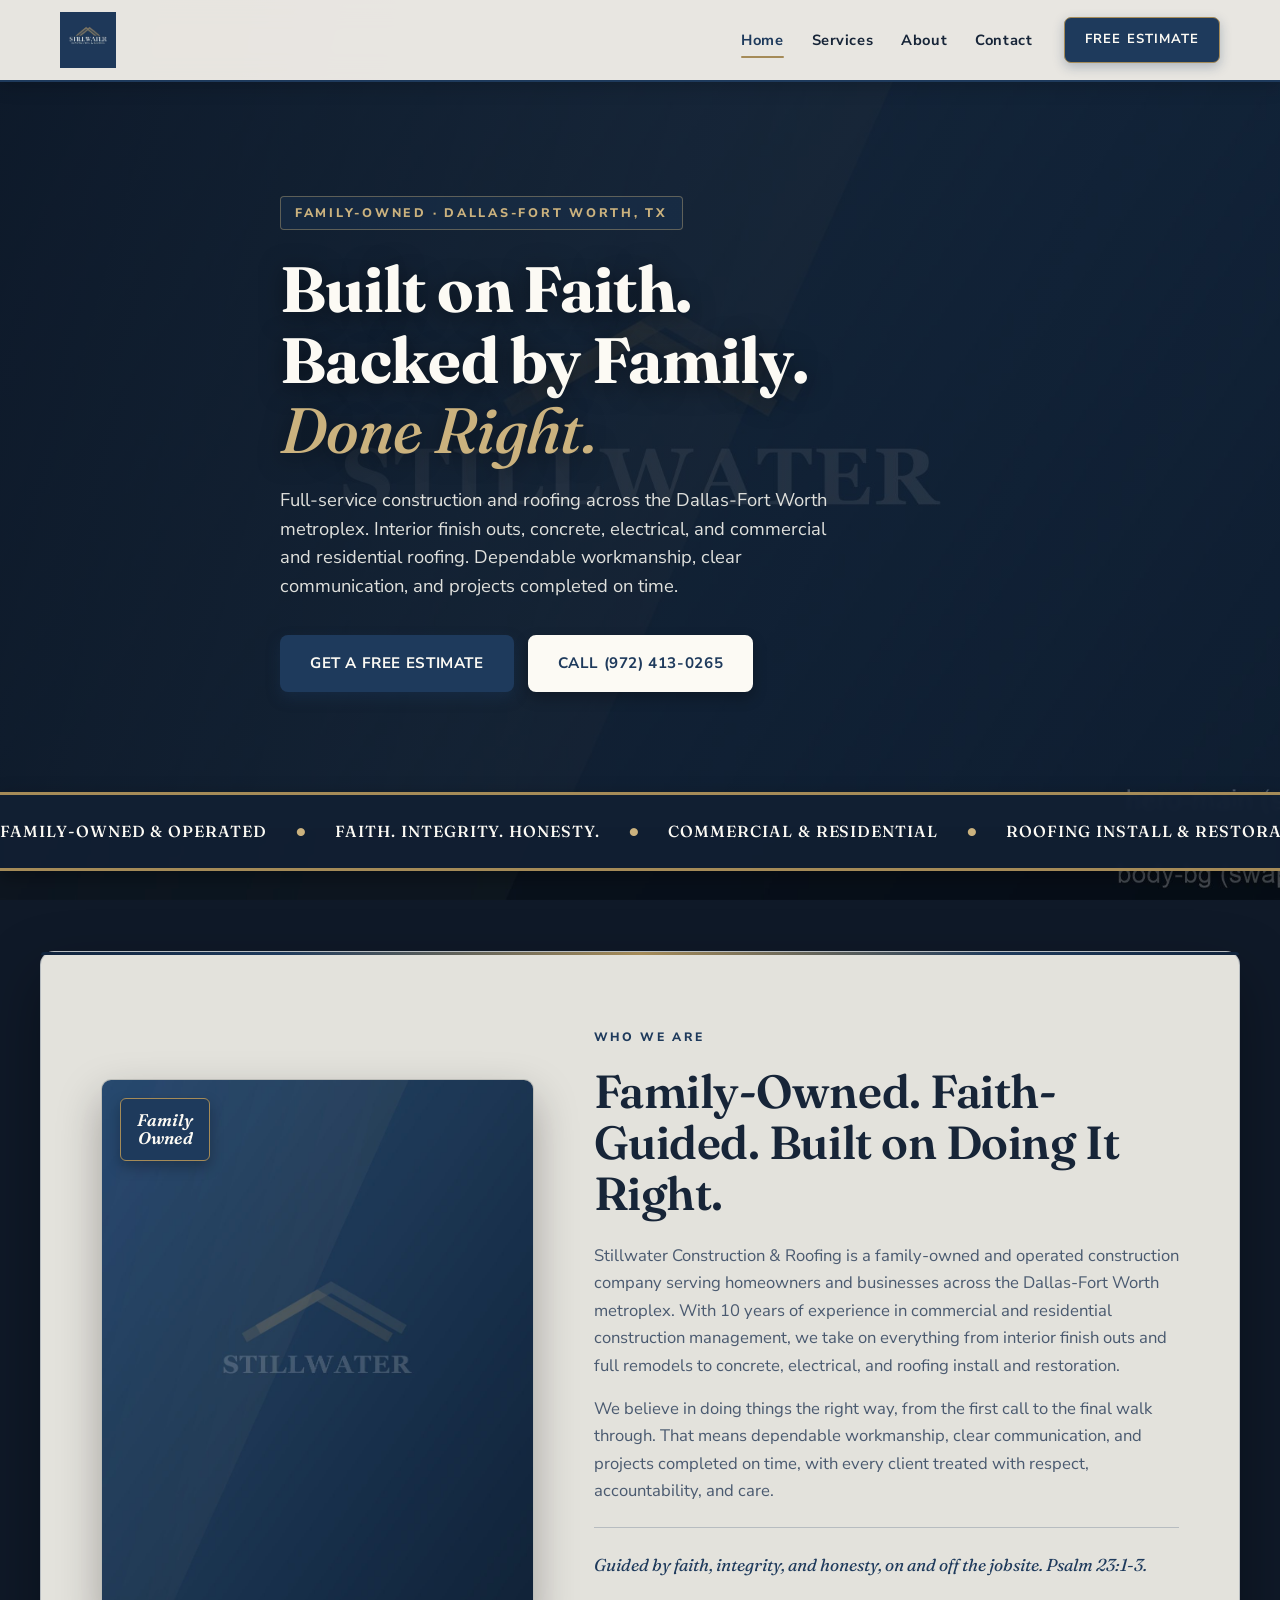
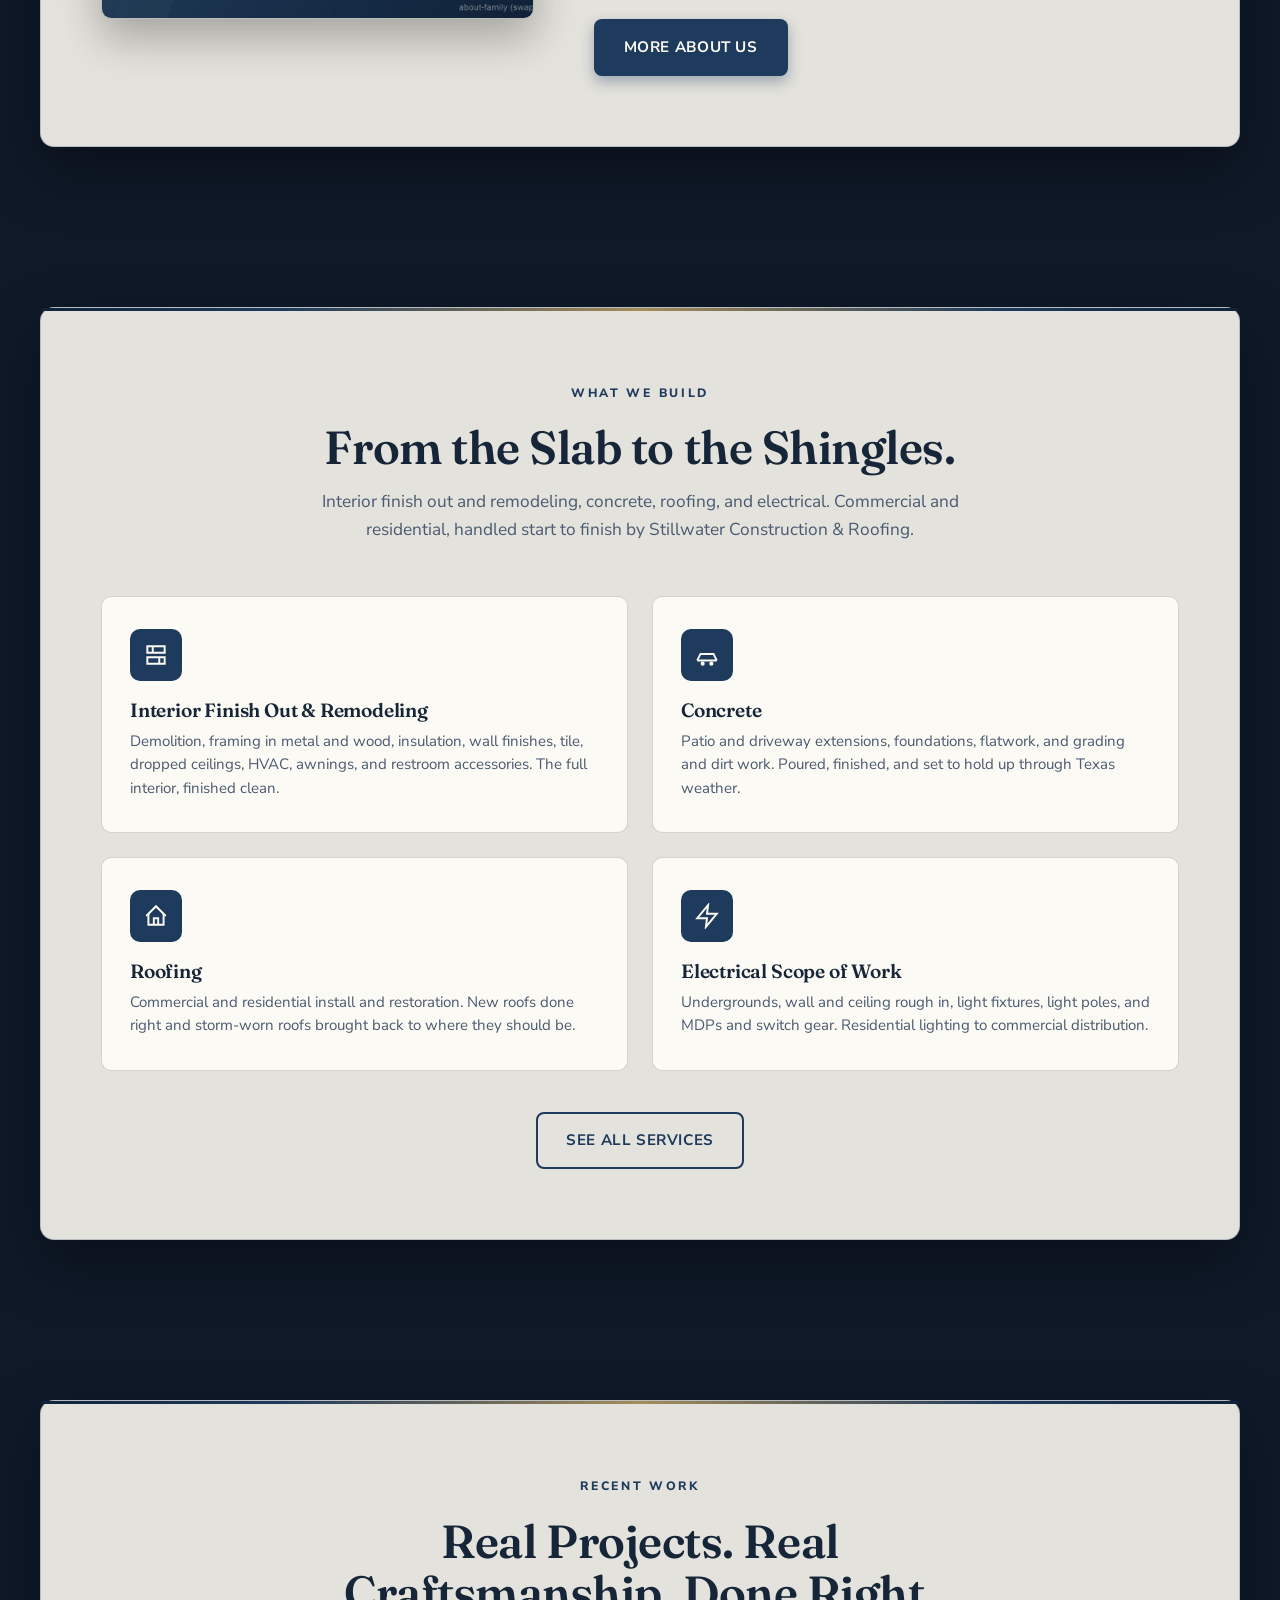
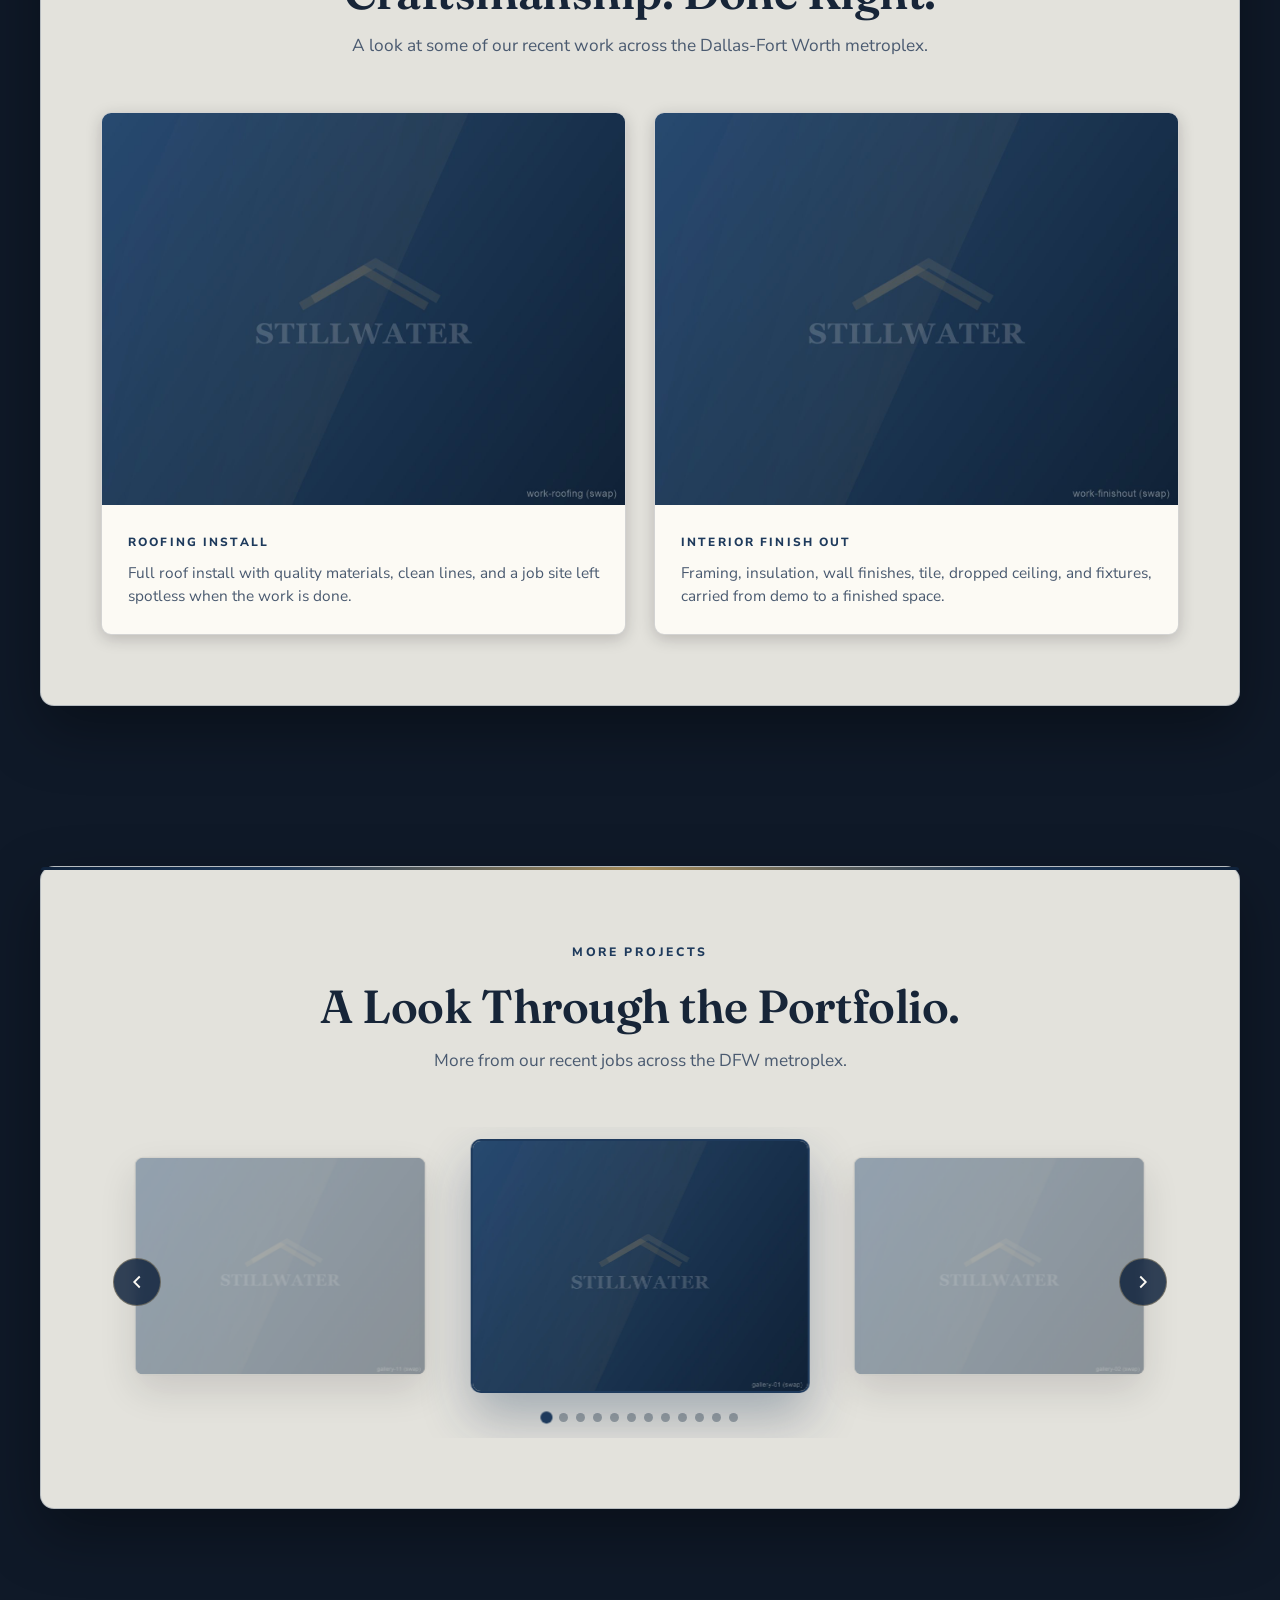
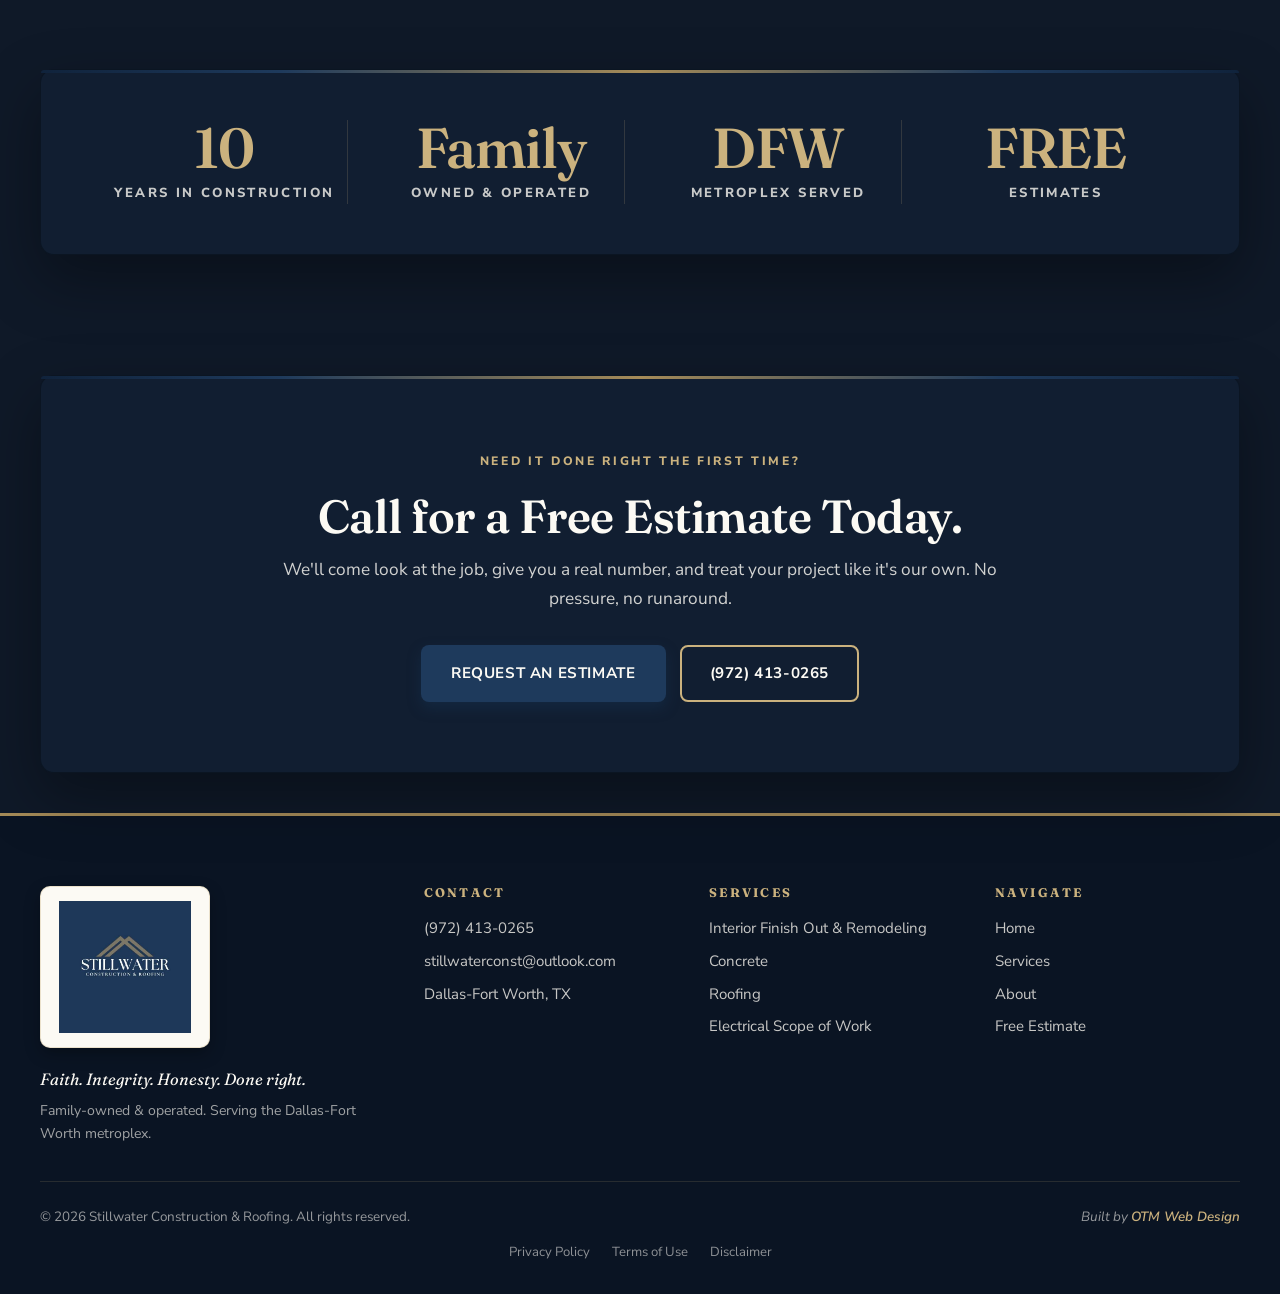
==== commit 19123e71: "Trim services to Stillwater's actual four with full scope lists; original copy throughout" ====
--- a/index.html
+++ b/index.html
@@ -151,57 +151,41 @@
     <div class="container">
       <div class="section-head">
         <div class="eyebrow">What We Build</div>
-        <h2>One Company. Dirt to Finishes.</h2>
-        <p class="section-sub">Roofing, finish outs, concrete, electrical, painting, cabinetry, and more. Carried from start to finish by Stillwater Construction &amp; Roofing. Here's a few of the things we do.</p>
-      </div>
-
-      <div class="services-grid">
+        <h2>From the Slab to the Shingles.</h2>
+        <p class="section-sub">Interior finish out and remodeling, concrete, roofing, and electrical. Commercial and residential, handled start to finish by Stillwater Construction &amp; Roofing.</p>
+      </div>
+
+      <div class="services-grid services-grid-4">
+        <div class="service-card">
+          <div class="service-icon">
+            <svg viewBox="0 0 24 24" fill="none" stroke="currentColor" stroke-width="1.8"><path d="M4 4h16v6H4z"/><path d="M4 14h16v6H4z"/><path d="M9 4v6"/><path d="M15 14v6"/></svg>
+          </div>
+          <h3>Interior Finish Out &amp; Remodeling</h3>
+          <p>Demolition, framing in metal and wood, insulation, wall finishes, tile, dropped ceilings, HVAC, awnings, and restroom accessories. The full interior, finished clean.</p>
+        </div>
+
+        <div class="service-card">
+          <div class="service-icon">
+            <svg viewBox="0 0 24 24" fill="none" stroke="currentColor" stroke-width="1.8"><path d="M3 17h18"/><path d="M3 17l3-6h12l3 6"/><circle cx="8" cy="20" r="1"/><circle cx="16" cy="20" r="1"/></svg>
+          </div>
+          <h3>Concrete</h3>
+          <p>Patio and driveway extensions, foundations, flatwork, and grading and dirt work. Poured, finished, and set to hold up through Texas weather.</p>
+        </div>
+
         <div class="service-card">
           <div class="service-icon">
             <svg viewBox="0 0 24 24" fill="none" stroke="currentColor" stroke-width="1.8"><path d="M3 12 12 3l9 9"/><path d="M5 10v10h14V10"/><path d="M10 20v-6h4v6"/></svg>
           </div>
-          <h3>Roofing: Install &amp; Restoration</h3>
-          <p>Commercial and residential roofing. New installs, full replacements, and restoration work that brings a storm-worn roof back to where it should be.</p>
-        </div>
-
-        <div class="service-card">
-          <div class="service-icon">
-            <svg viewBox="0 0 24 24" fill="none" stroke="currentColor" stroke-width="1.8"><path d="M4 4h16v6H4z"/><path d="M4 14h16v6H4z"/><path d="M9 4v6"/><path d="M15 14v6"/></svg>
-          </div>
-          <h3>Interior Finish Out &amp; Remodeling</h3>
-          <p>Demolition, framing in metal and wood, insulation, wall finishes, tile, dropped ceilings, and restroom accessories. The full interior, finished clean.</p>
-        </div>
-
-        <div class="service-card">
-          <div class="service-icon">
-            <svg viewBox="0 0 24 24" fill="none" stroke="currentColor" stroke-width="1.8"><path d="M3 17h18"/><path d="M3 17l3-6h12l3 6"/><circle cx="8" cy="20" r="1"/><circle cx="16" cy="20" r="1"/></svg>
-          </div>
-          <h3>Concrete &amp; Flatwork</h3>
-          <p>Patio and driveway extensions, foundations, flatwork, and grading and dirt work. Poured, finished, and set to hold up through Texas weather.</p>
+          <h3>Roofing</h3>
+          <p>Commercial and residential install and restoration. New roofs done right and storm-worn roofs brought back to where they should be.</p>
         </div>
 
         <div class="service-card">
           <div class="service-icon">
             <svg viewBox="0 0 24 24" fill="none" stroke="currentColor" stroke-width="1.8"><path d="M13 2L3 14h9l-1 8 10-12h-9l1-8z"/></svg>
           </div>
-          <h3>Electrical Work</h3>
-          <p>Full electrical scope. Undergrounds, wall and ceiling rough in, light fixtures, light poles, and MDPs and switch gear for commercial jobs.</p>
-        </div>
-
-        <div class="service-card">
-          <div class="service-icon">
-            <svg viewBox="0 0 24 24" fill="none" stroke="currentColor" stroke-width="1.8"><path d="M4 20h16"/><path d="M6 16l4-12 4 8 2-4 2 8"/></svg>
-          </div>
-          <h3>Interior &amp; Exterior Painting</h3>
-          <p>Painting done the right way, inside and out. Proper prep, clean lines, even coats, and the right paint for the job. From a wall to a whole building.</p>
-        </div>
-
-        <div class="service-card">
-          <div class="service-icon">
-            <svg viewBox="0 0 24 24" fill="none" stroke="currentColor" stroke-width="1.8"><path d="M4 6h16v12H4z"/><path d="M4 10h16"/><path d="M8 14h8"/><path d="M2 20h20"/></svg>
-          </div>
-          <h3>Custom Cabinetry &amp; Finish Work</h3>
-          <p>Kitchen cabinets, vanities, built-ins, mantles, crown molding, trim. The finish details that turn a job from done to done right.</p>
+          <h3>Electrical Scope of Work</h3>
+          <p>Undergrounds, wall and ceiling rough in, light fixtures, light poles, and MDPs and switch gear. Residential lighting to commercial distribution.</p>
         </div>
       </div>
 
@@ -335,11 +319,10 @@
         </div>
         <div class="footer-col">
           <h4>Services</h4>
-          <a href="services.html">Roofing Install &amp; Restoration</a>
-          <a href="services.html">Interior Finish Out</a>
-          <a href="services.html">Concrete &amp; Flatwork</a>
-          <a href="services.html">Electrical</a>
-          <a href="services.html">Remodeling</a>
+          <a href="services.html">Interior Finish Out &amp; Remodeling</a>
+          <a href="services.html">Concrete</a>
+          <a href="services.html">Roofing</a>
+          <a href="services.html">Electrical Scope of Work</a>
         </div>
         <div class="footer-col">
           <h4>Navigate</h4>
--- a/styles.css
+++ b/styles.css
@@ -632,6 +632,10 @@
   text-align: center;
   margin-top: 2.6rem;
 }
+/* 4-card variant: 2x2 so no orphan card at any width */
+.services-grid-4 {
+  grid-template-columns: repeat(2, 1fr);
+}
 
 /* ---------- CORE SERVICES (staggered rows with images) ---------- */
 .additional-stack {
@@ -739,6 +743,33 @@
 .additional-text p {
   font-size: 1rem;
   line-height: 1.6;
+}
+.additional-list {
+  display: grid;
+  grid-template-columns: 1fr 1fr;
+  gap: 8px 20px;
+  margin-top: 1rem;
+}
+.additional-list li {
+  font-size: 0.95rem;
+  font-weight: 600;
+  color: var(--ink-muted);
+  padding-left: 16px;
+  position: relative;
+  line-height: 1.45;
+}
+.additional-list li::before {
+  content: '';
+  position: absolute;
+  left: 0;
+  top: 0.55em;
+  width: 7px;
+  height: 7px;
+  background: var(--gold);
+  border-radius: 50%;
+}
+.additional-list--single {
+  grid-template-columns: 1fr;
 }
 .additional-text-lead {
   font-size: 0.82rem;
@@ -1743,6 +1774,7 @@
   .stat:last-child { border-bottom: none; padding-bottom: 0; }
   .additional-text { padding: 24px 26px 28px; }
   .additional-text h3 { font-size: 1.3rem; }
+  .additional-list { grid-template-columns: 1fr; }
   .extras-text { padding: 20px 22px 24px; }
   .extras-text h3 { font-size: 1.15rem; }
   .services-closing p { font-size: 1.08rem; }
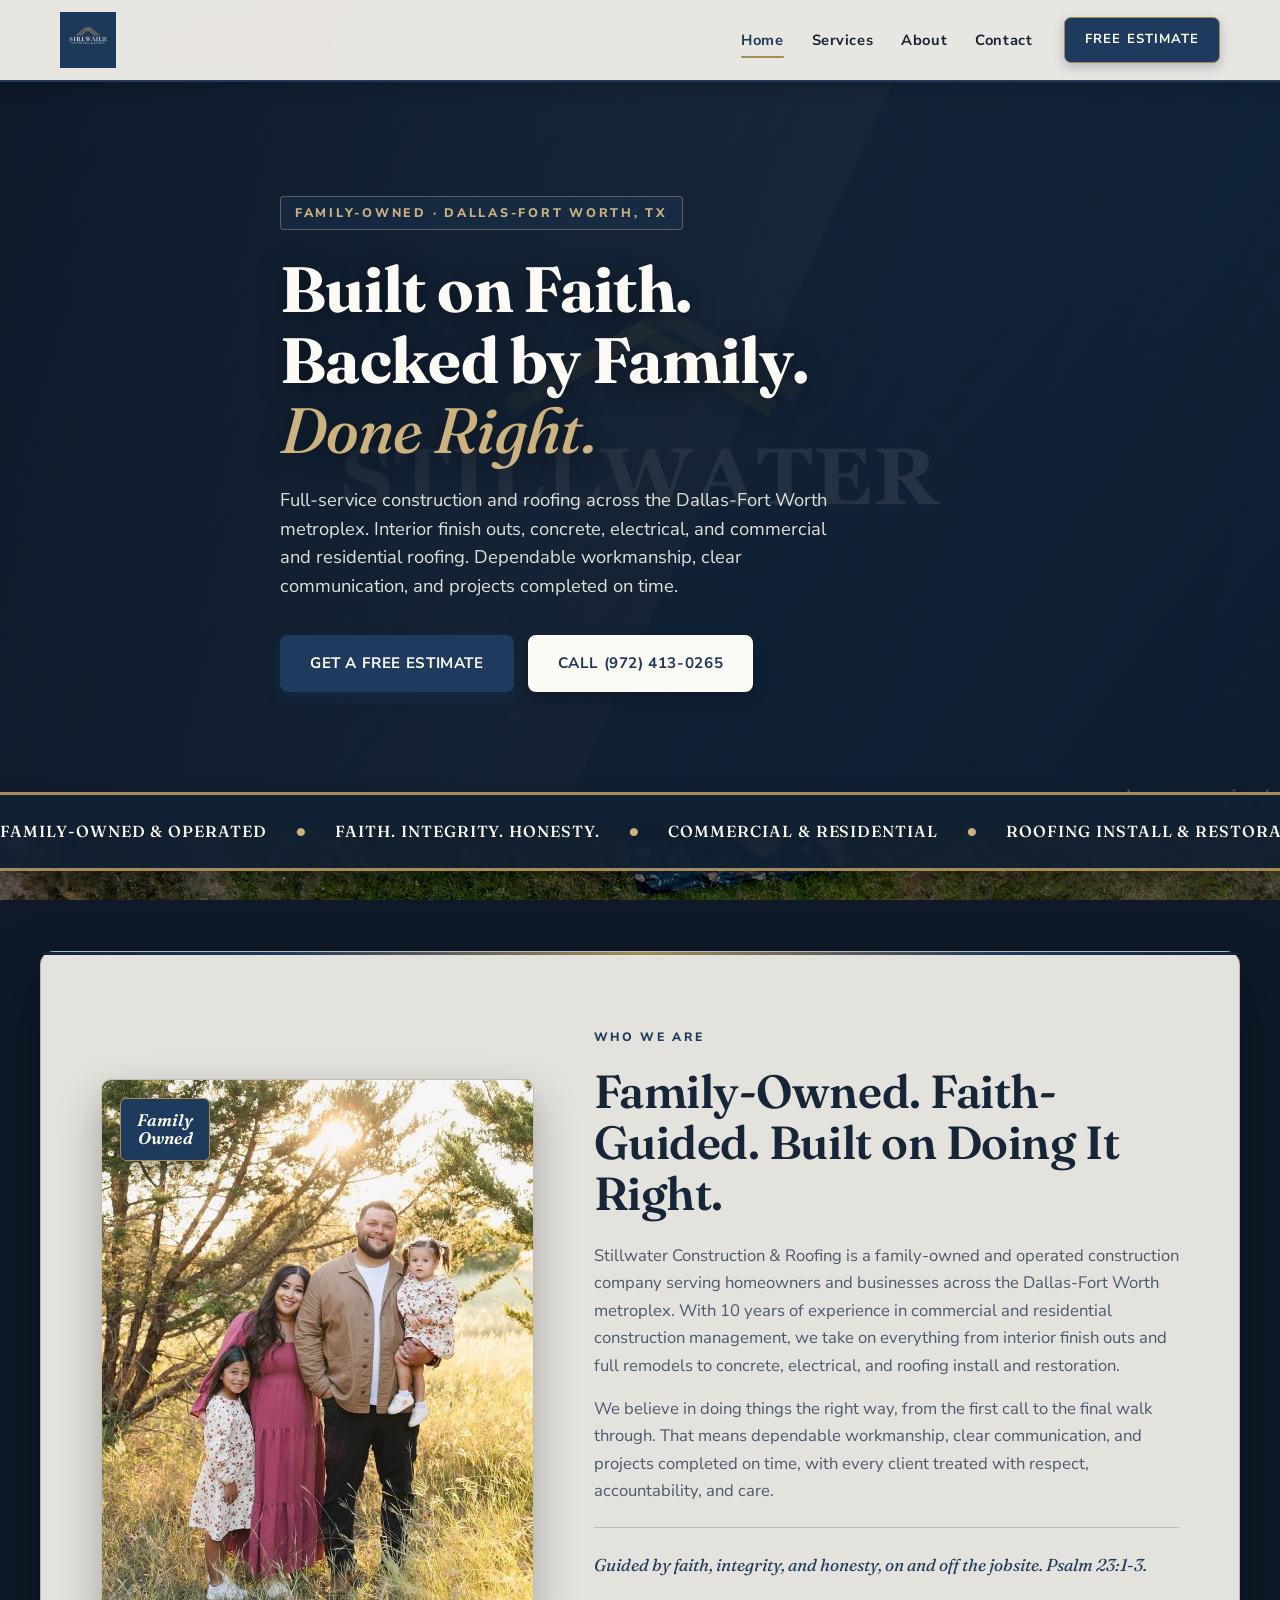
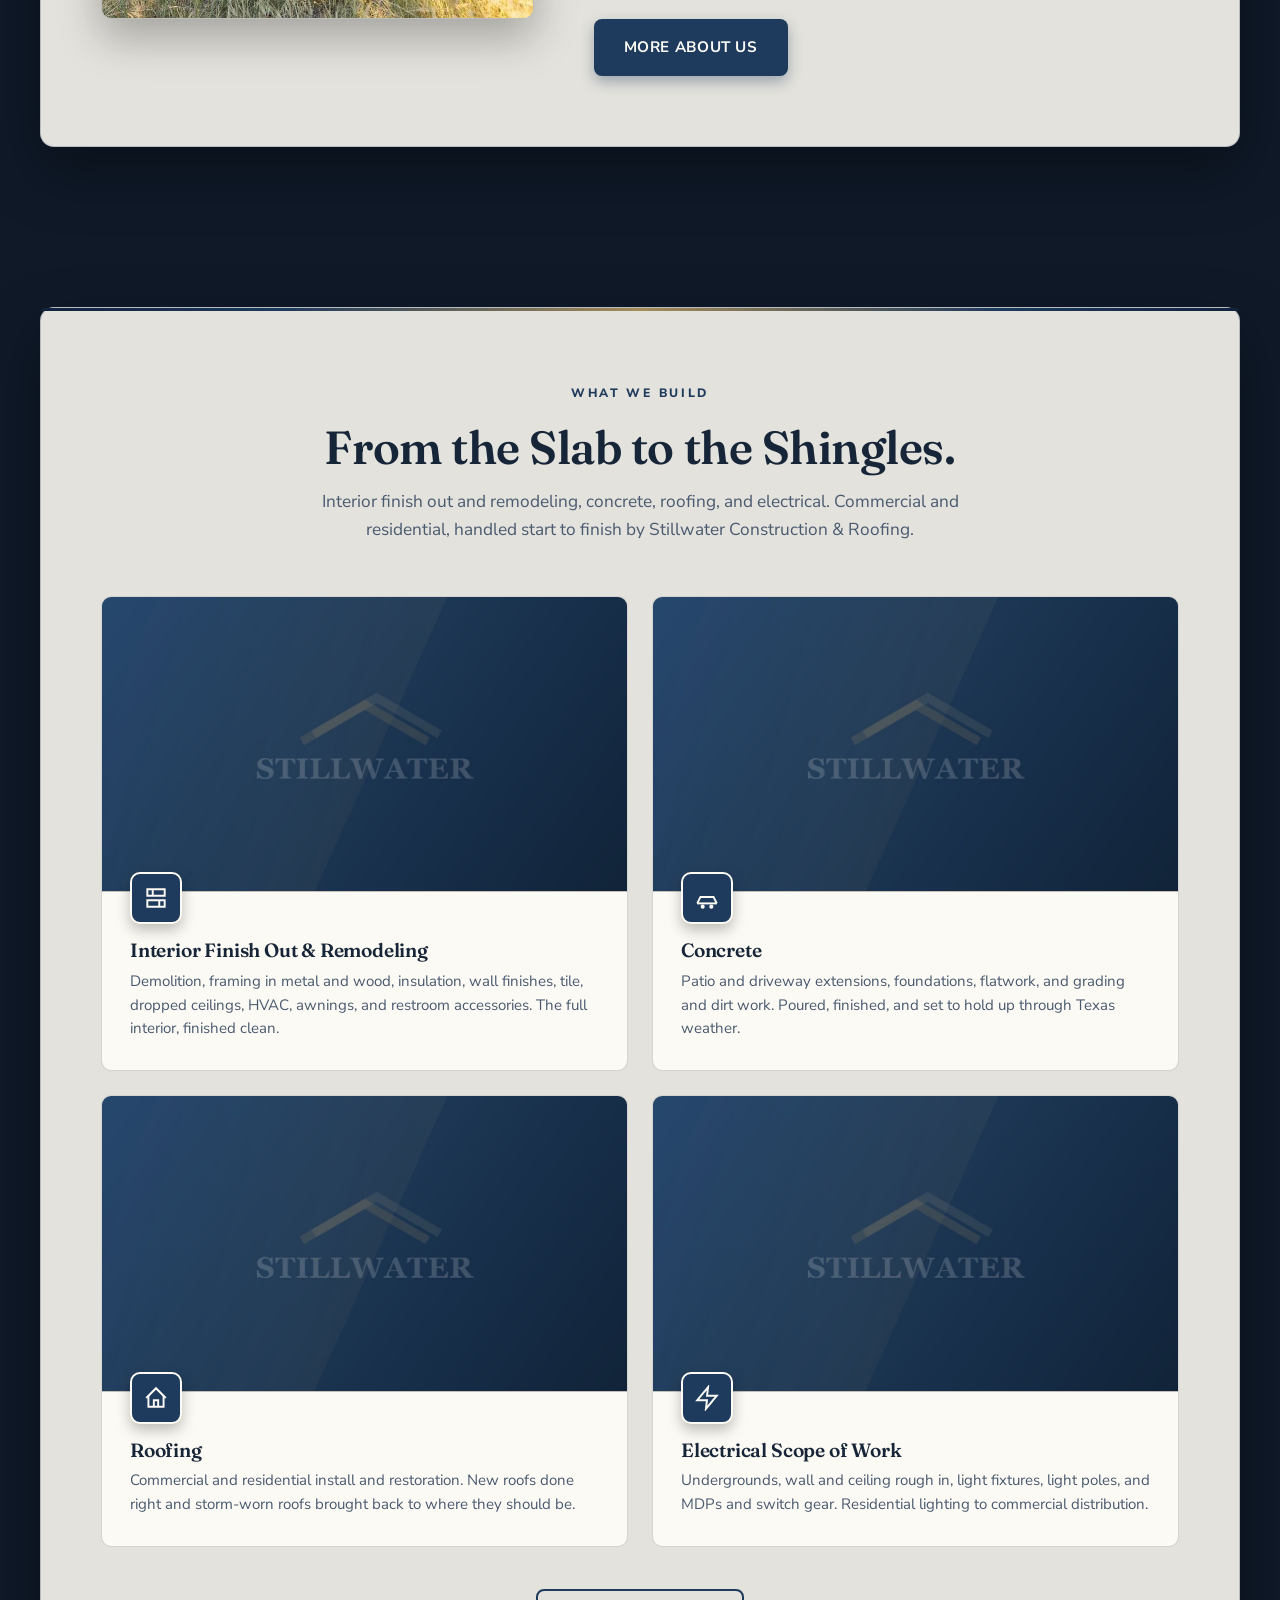
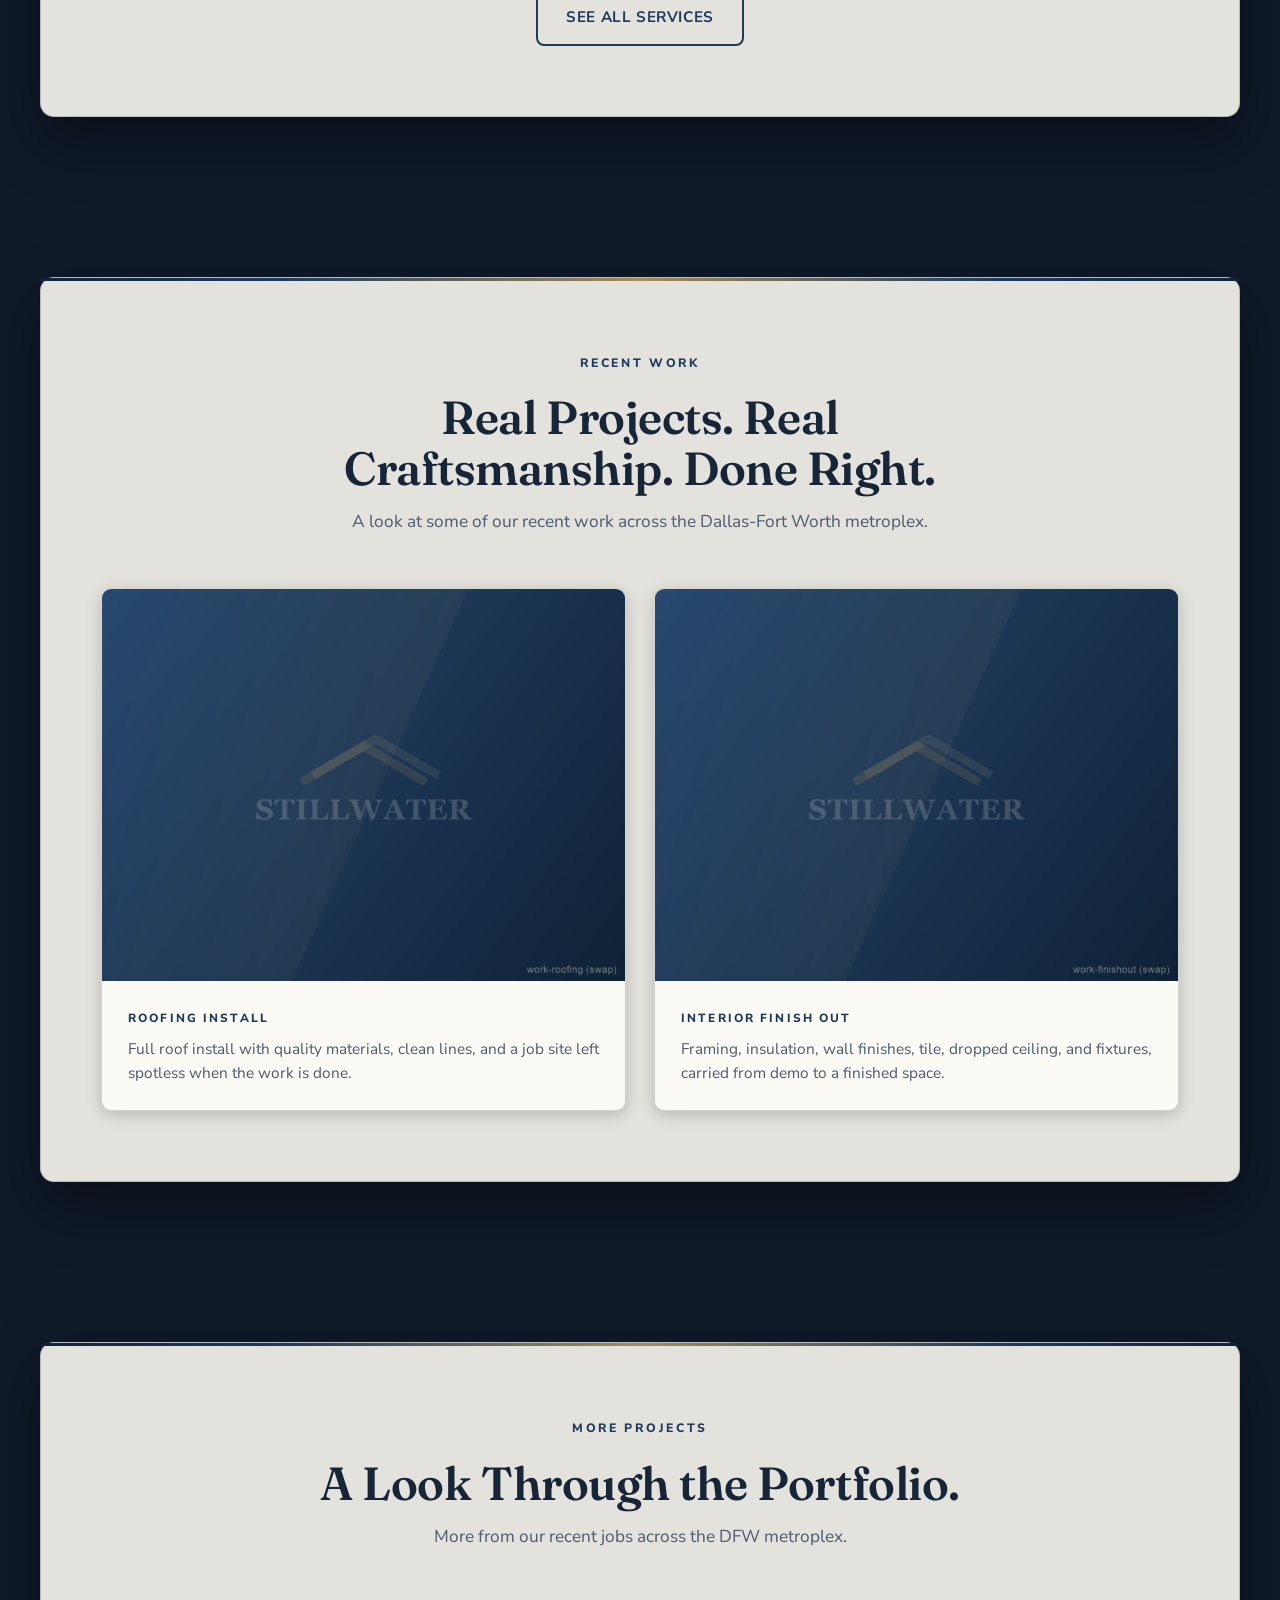
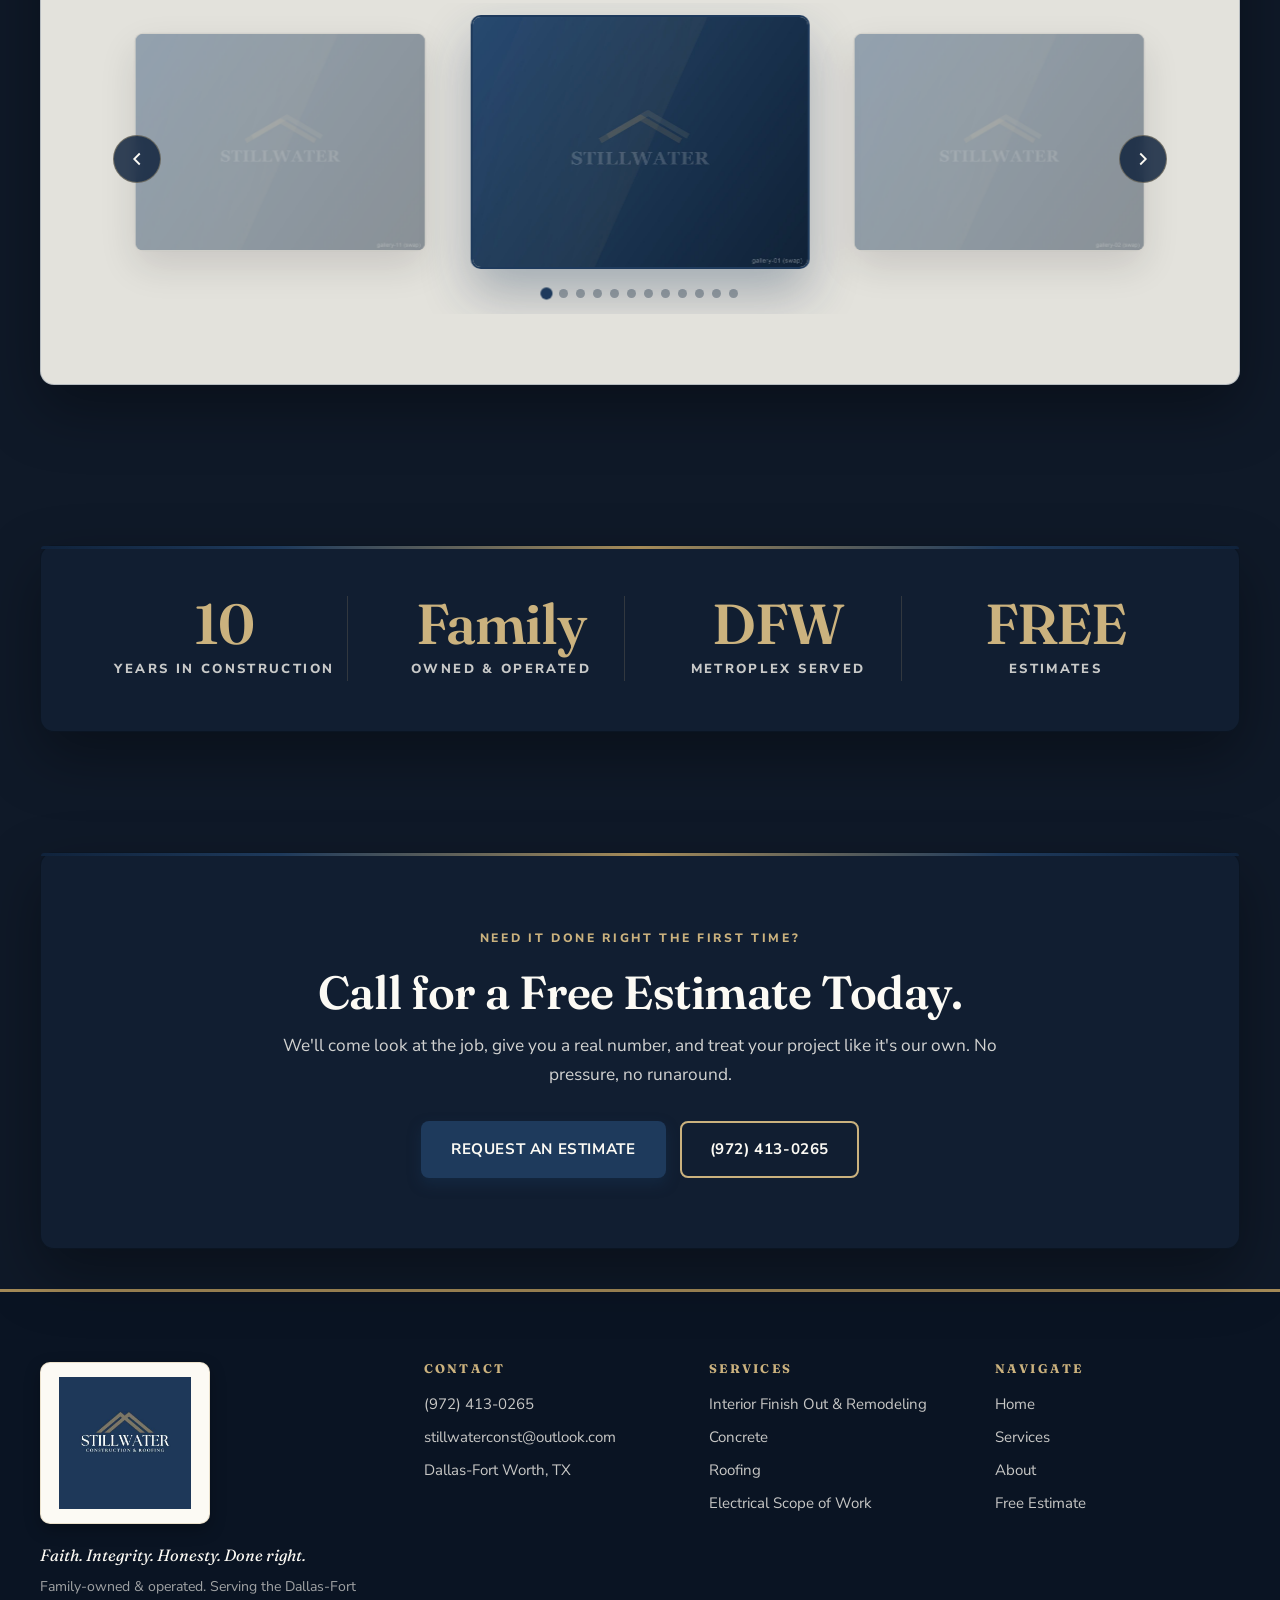
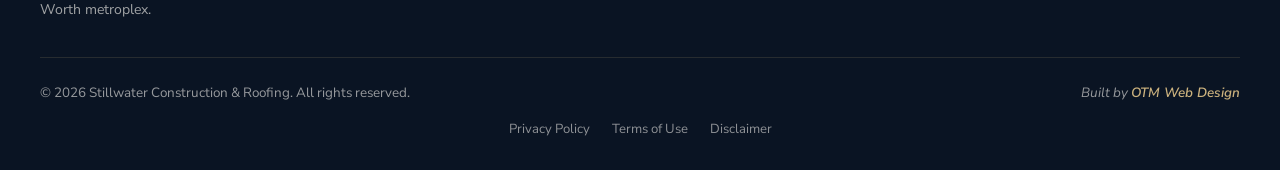
==== commit afdb0ece: "Add service photo to each homepage service card, matching services-page imagery" ====
--- a/index.html
+++ b/index.html
@@ -156,36 +156,56 @@
       </div>
 
       <div class="services-grid services-grid-4">
-        <div class="service-card">
-          <div class="service-icon">
-            <svg viewBox="0 0 24 24" fill="none" stroke="currentColor" stroke-width="1.8"><path d="M4 4h16v6H4z"/><path d="M4 14h16v6H4z"/><path d="M9 4v6"/><path d="M15 14v6"/></svg>
-          </div>
-          <h3>Interior Finish Out &amp; Remodeling</h3>
-          <p>Demolition, framing in metal and wood, insulation, wall finishes, tile, dropped ceilings, HVAC, awnings, and restroom accessories. The full interior, finished clean.</p>
-        </div>
-
-        <div class="service-card">
-          <div class="service-icon">
-            <svg viewBox="0 0 24 24" fill="none" stroke="currentColor" stroke-width="1.8"><path d="M3 17h18"/><path d="M3 17l3-6h12l3 6"/><circle cx="8" cy="20" r="1"/><circle cx="16" cy="20" r="1"/></svg>
-          </div>
-          <h3>Concrete</h3>
-          <p>Patio and driveway extensions, foundations, flatwork, and grading and dirt work. Poured, finished, and set to hold up through Texas weather.</p>
-        </div>
-
-        <div class="service-card">
-          <div class="service-icon">
-            <svg viewBox="0 0 24 24" fill="none" stroke="currentColor" stroke-width="1.8"><path d="M3 12 12 3l9 9"/><path d="M5 10v10h14V10"/><path d="M10 20v-6h4v6"/></svg>
-          </div>
-          <h3>Roofing</h3>
-          <p>Commercial and residential install and restoration. New roofs done right and storm-worn roofs brought back to where they should be.</p>
-        </div>
-
-        <div class="service-card">
-          <div class="service-icon">
-            <svg viewBox="0 0 24 24" fill="none" stroke="currentColor" stroke-width="1.8"><path d="M13 2L3 14h9l-1 8 10-12h-9l1-8z"/></svg>
-          </div>
-          <h3>Electrical Scope of Work</h3>
-          <p>Undergrounds, wall and ceiling rough in, light fixtures, light poles, and MDPs and switch gear. Residential lighting to commercial distribution.</p>
+        <div class="service-card service-card-img">
+          <div class="service-card-image">
+            <img src="assets/service-remodel.jpg" alt="Interior finish out and remodeling work" loading="lazy" />
+          </div>
+          <div class="service-card-body">
+            <div class="service-icon">
+              <svg viewBox="0 0 24 24" fill="none" stroke="currentColor" stroke-width="1.8"><path d="M4 4h16v6H4z"/><path d="M4 14h16v6H4z"/><path d="M9 4v6"/><path d="M15 14v6"/></svg>
+            </div>
+            <h3>Interior Finish Out &amp; Remodeling</h3>
+            <p>Demolition, framing in metal and wood, insulation, wall finishes, tile, dropped ceilings, HVAC, awnings, and restroom accessories. The full interior, finished clean.</p>
+          </div>
+        </div>
+
+        <div class="service-card service-card-img">
+          <div class="service-card-image">
+            <img src="assets/service-concrete.jpg" alt="Concrete flatwork and foundation work" loading="lazy" />
+          </div>
+          <div class="service-card-body">
+            <div class="service-icon">
+              <svg viewBox="0 0 24 24" fill="none" stroke="currentColor" stroke-width="1.8"><path d="M3 17h18"/><path d="M3 17l3-6h12l3 6"/><circle cx="8" cy="20" r="1"/><circle cx="16" cy="20" r="1"/></svg>
+            </div>
+            <h3>Concrete</h3>
+            <p>Patio and driveway extensions, foundations, flatwork, and grading and dirt work. Poured, finished, and set to hold up through Texas weather.</p>
+          </div>
+        </div>
+
+        <div class="service-card service-card-img">
+          <div class="service-card-image">
+            <img src="assets/service-roofing.jpg" alt="Roofing install and restoration work" loading="lazy" />
+          </div>
+          <div class="service-card-body">
+            <div class="service-icon">
+              <svg viewBox="0 0 24 24" fill="none" stroke="currentColor" stroke-width="1.8"><path d="M3 12 12 3l9 9"/><path d="M5 10v10h14V10"/><path d="M10 20v-6h4v6"/></svg>
+            </div>
+            <h3>Roofing</h3>
+            <p>Commercial and residential install and restoration. New roofs done right and storm-worn roofs brought back to where they should be.</p>
+          </div>
+        </div>
+
+        <div class="service-card service-card-img">
+          <div class="service-card-image">
+            <img src="assets/service-electrical.jpg" alt="Electrical work and wiring" loading="lazy" />
+          </div>
+          <div class="service-card-body">
+            <div class="service-icon">
+              <svg viewBox="0 0 24 24" fill="none" stroke="currentColor" stroke-width="1.8"><path d="M13 2L3 14h9l-1 8 10-12h-9l1-8z"/></svg>
+            </div>
+            <h3>Electrical Scope of Work</h3>
+            <p>Undergrounds, wall and ceiling rough in, light fixtures, light poles, and MDPs and switch gear. Residential lighting to commercial distribution.</p>
+          </div>
         </div>
       </div>
 
--- a/styles.css
+++ b/styles.css
@@ -635,6 +635,39 @@
 /* 4-card variant: 2x2 so no orphan card at any width */
 .services-grid-4 {
   grid-template-columns: repeat(2, 1fr);
+}
+
+/* image-topped service card (home page) */
+.service-card-img {
+  padding: 0;
+  display: flex;
+  flex-direction: column;
+}
+.service-card-image {
+  aspect-ratio: 16/9;
+  overflow: hidden;
+  background: var(--ivory-deep);
+  border-bottom: 1px solid var(--line);
+}
+.service-card-image img {
+  width: 100%;
+  height: 100%;
+  object-fit: cover;
+  transition: transform 0.55s cubic-bezier(0.4, 0, 0.2, 1);
+}
+.service-card-img:hover .service-card-image img {
+  transform: scale(1.06);
+}
+.service-card-body {
+  padding: 0 28px 30px;
+  position: relative;
+  z-index: 2;
+}
+.service-card-img .service-icon {
+  margin-top: -26px;
+  margin-bottom: 1rem;
+  box-shadow: 0 6px 14px rgba(0, 0, 0, 0.25);
+  border: 2px solid var(--ivory-light);
 }
 
 /* ---------- CORE SERVICES (staggered rows with images) ---------- */
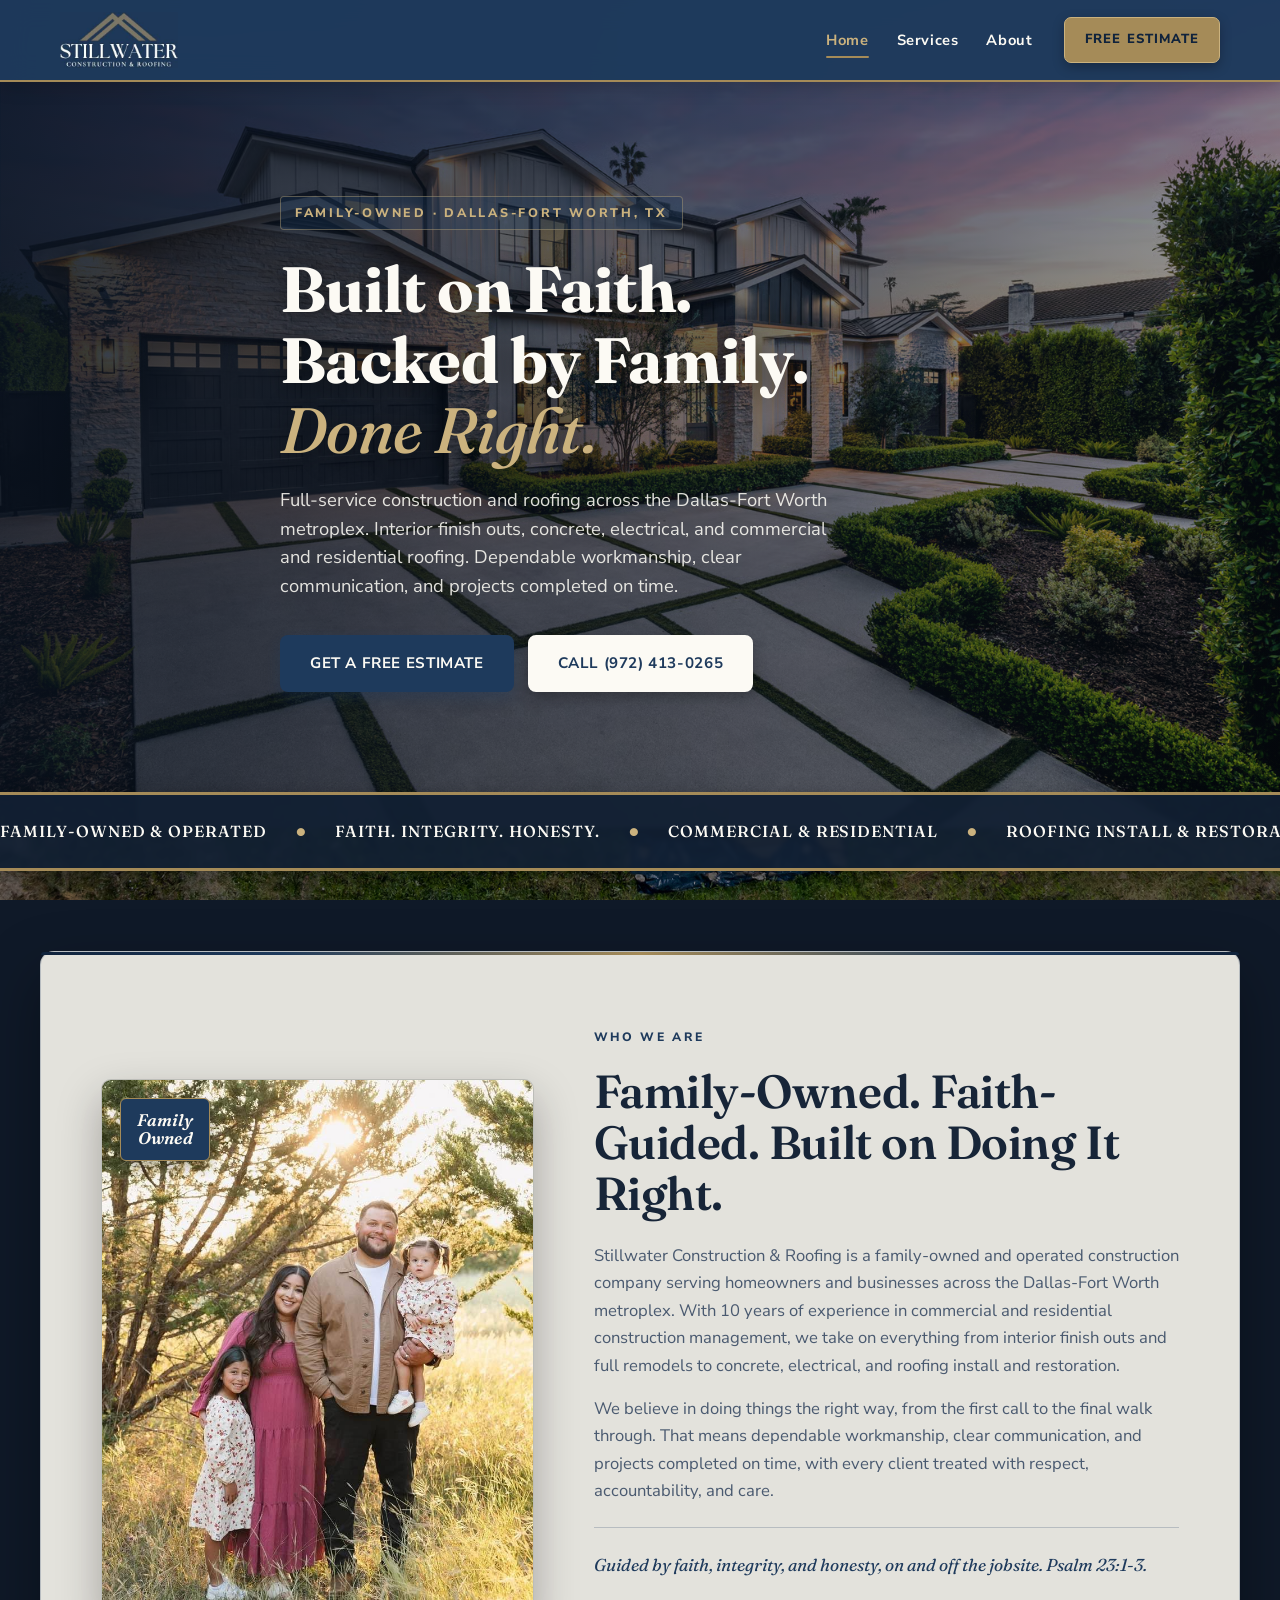
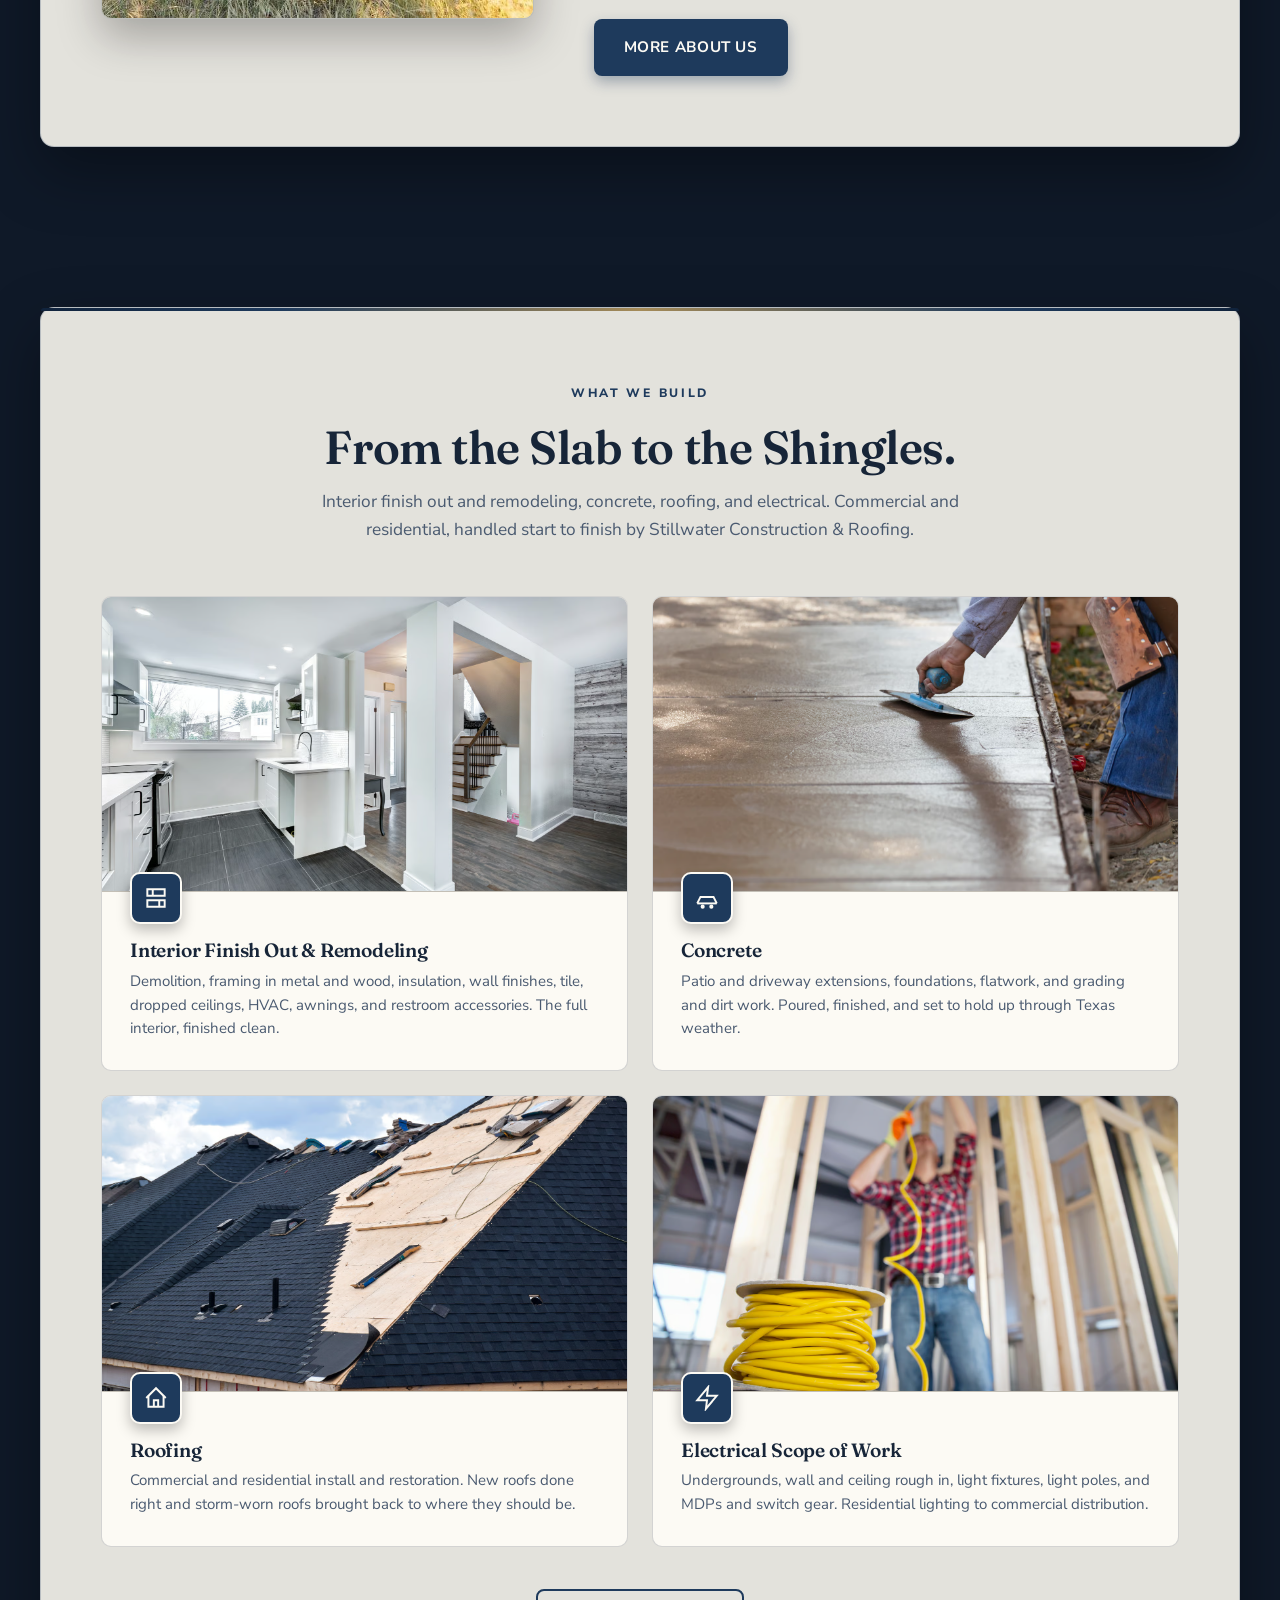
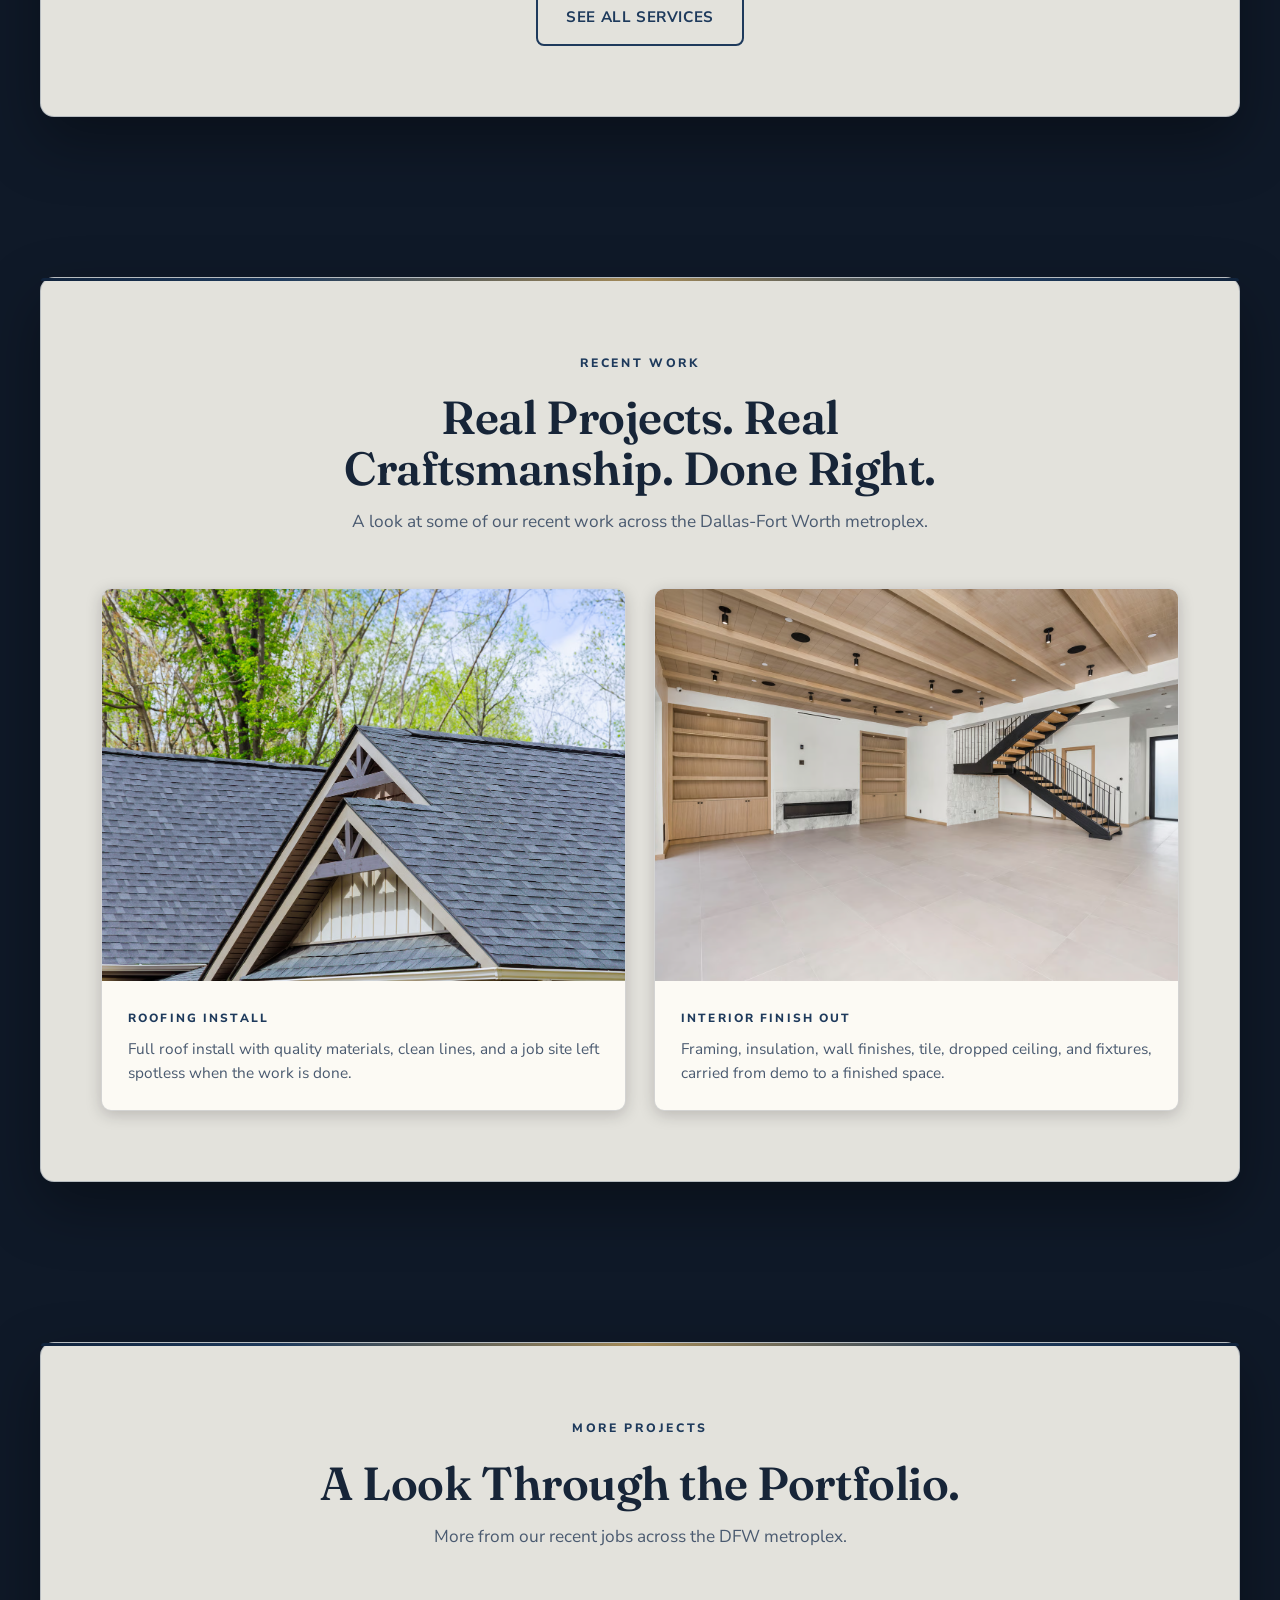
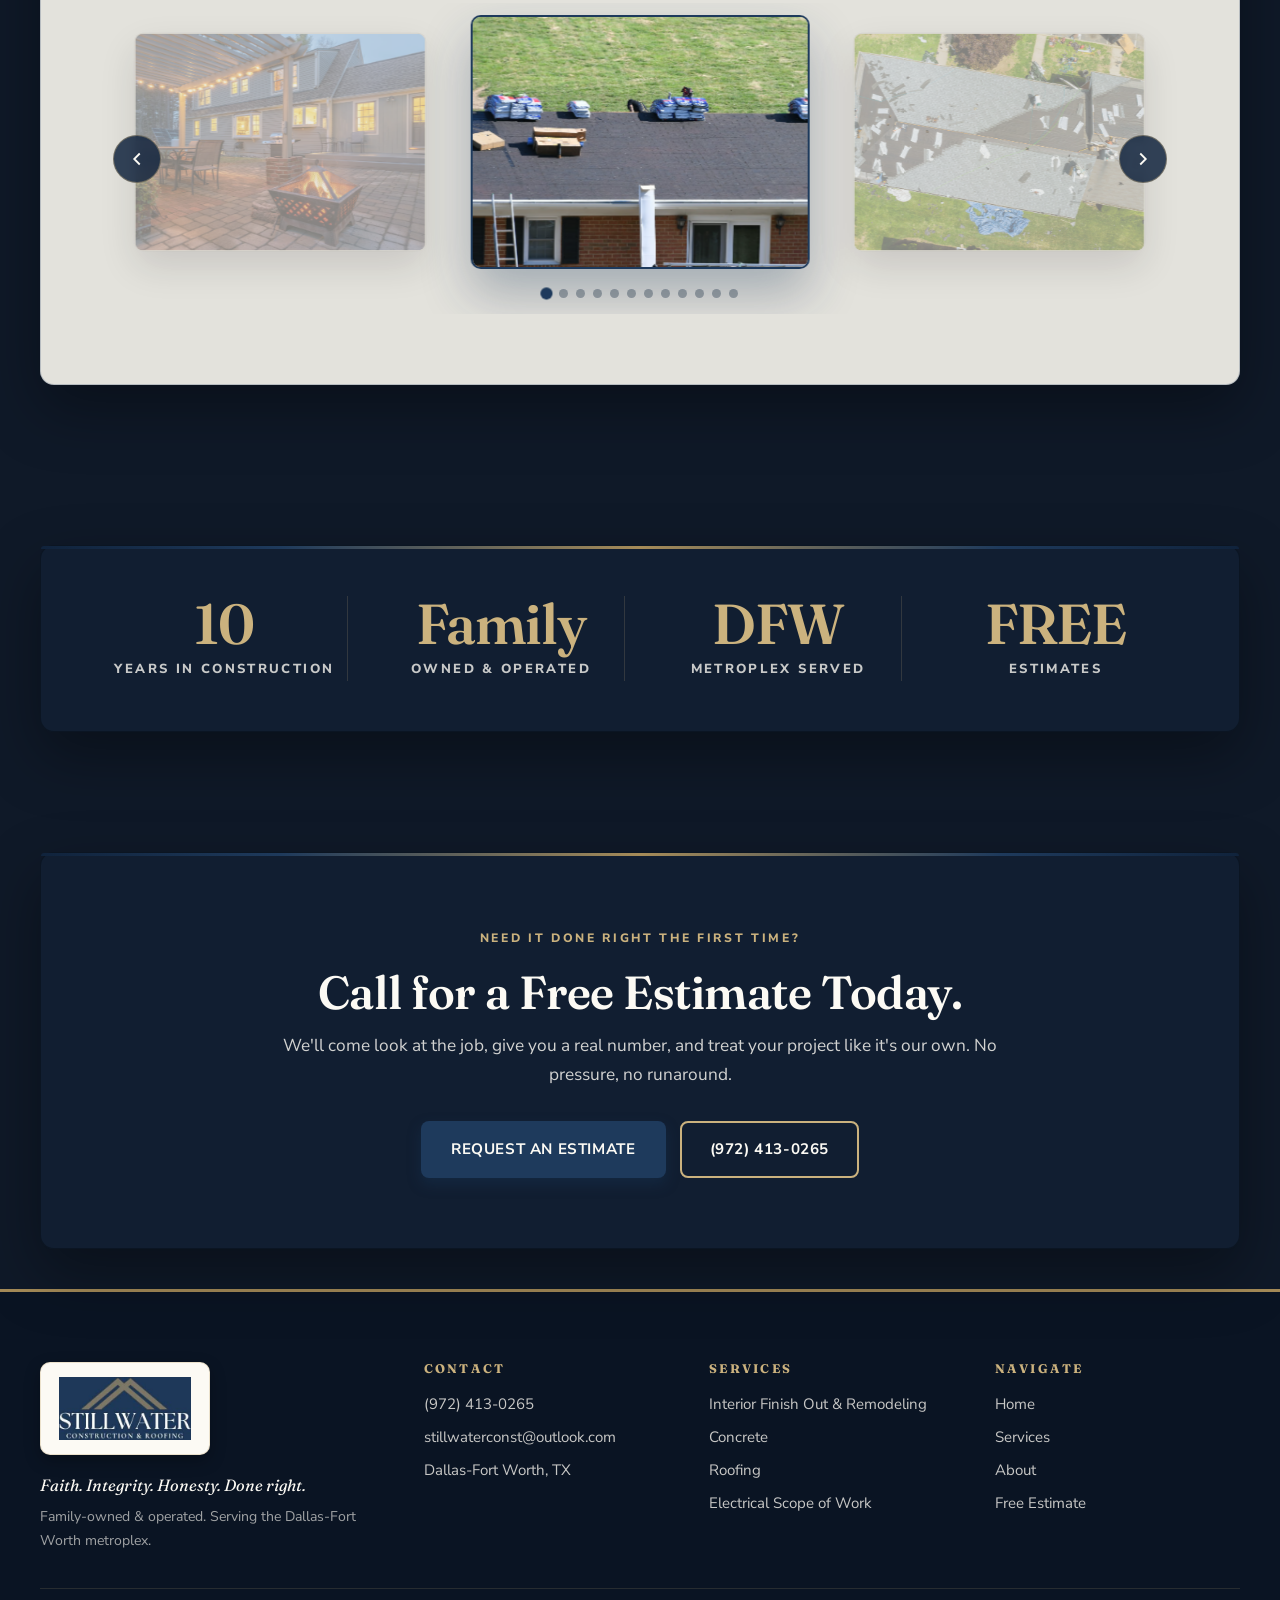
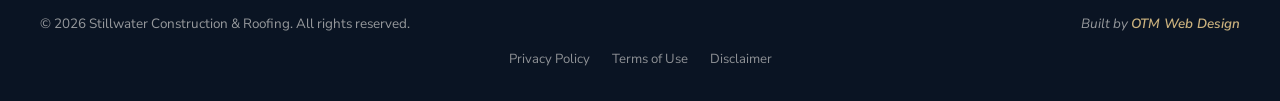
==== commit 769f45a1: "Brand-navy nav bar with gold CTA; drop redundant Contact nav link" ====
--- a/index.html
+++ b/index.html
@@ -68,7 +68,6 @@
         <li><a href="index.html">Home</a></li>
         <li><a href="services.html">Services</a></li>
         <li><a href="about.html">About</a></li>
-        <li><a href="contact.html">Contact</a></li>
       </ul>
       <a href="contact.html" class="nav-cta">Free Estimate</a>
       <button class="hamburger" aria-label="Open menu">
--- a/styles.css
+++ b/styles.css
@@ -243,10 +243,10 @@
   position: fixed;
   top: 0; left: 0; right: 0;
   z-index: 100;
-  background: rgba(246, 243, 236, 0.94);
+  background: rgba(30, 58, 92, 0.97);
   backdrop-filter: blur(14px);
   -webkit-backdrop-filter: blur(14px);
-  border-bottom: 2px solid var(--navy);
+  border-bottom: 2px solid var(--gold);
   box-shadow: 0 4px 18px rgba(0, 0, 0, 0.18);
 }
 .nav-inner {
@@ -278,7 +278,7 @@
   margin-left: auto;
 }
 .nav-links a {
-  color: var(--ink);
+  color: var(--ivory-light);
   font-weight: 700;
   font-size: 0.92rem;
   letter-spacing: 0.04em;
@@ -286,9 +286,9 @@
   position: relative;
   padding: 4px 0;
 }
-.nav-links a:hover { color: var(--navy); }
+.nav-links a:hover { color: var(--gold-pale); }
 .nav-links a.is-active {
-  color: var(--navy);
+  color: var(--gold-pale);
 }
 .nav-links a.is-active::after {
   content: '';
@@ -301,22 +301,22 @@
 }
 
 .nav-cta {
-  background: var(--navy);
-  color: var(--ivory-light);
+  background: var(--gold);
+  color: var(--navy-dark);
   padding: 11px 20px;
   border-radius: 7px;
-  font-weight: 700;
+  font-weight: 800;
   font-size: 0.82rem;
   letter-spacing: 0.08em;
   text-transform: uppercase;
   transition: background 0.18s ease, transform 0.18s ease, box-shadow 0.18s ease;
-  border: 1px solid var(--gold);
-  box-shadow: 0 4px 12px rgba(30, 58, 92, 0.28);
+  border: 1px solid var(--gold-pale);
+  box-shadow: 0 4px 12px rgba(0, 0, 0, 0.28);
 }
 .nav-cta:hover {
-  background: var(--navy-mid);
+  background: var(--gold-pale);
   transform: translateY(-1px);
-  box-shadow: 0 6px 16px rgba(30, 58, 92, 0.4);
+  box-shadow: 0 6px 16px rgba(0, 0, 0, 0.35);
 }
 
 .hamburger {
@@ -332,7 +332,7 @@
   display: block;
   width: 24px;
   height: 2px;
-  background: var(--ink);
+  background: var(--ivory-light);
   margin: 0 auto;
   transition: transform 0.2s ease, opacity 0.2s ease;
 }
@@ -1716,8 +1716,8 @@
   .container { padding: 50px 36px; }
   .nav-logo { height: 44px; }
   .nav-links { display: none; }
-  .nav-cta { display: none; }
-  .hamburger { display: flex; margin-left: auto; }
+  .nav-cta { padding: 9px 14px; font-size: 0.74rem; margin-left: auto; }
+  .hamburger { display: flex; margin-left: 0; }
   .nav-links.is-open {
     display: flex;
     position: absolute;
@@ -1725,10 +1725,10 @@
     left: 0;
     right: 0;
     flex-direction: column;
-    background: rgba(246, 243, 236, 0.98);
+    background: rgba(16, 35, 60, 0.98);
     padding: 24px var(--gutter);
     gap: 18px;
-    border-bottom: 2px solid var(--navy);
+    border-bottom: 2px solid var(--gold);
     box-shadow: 0 6px 18px rgba(0, 0, 0, 0.2);
   }
   .hero { min-height: 80vh; padding-top: 120px; }
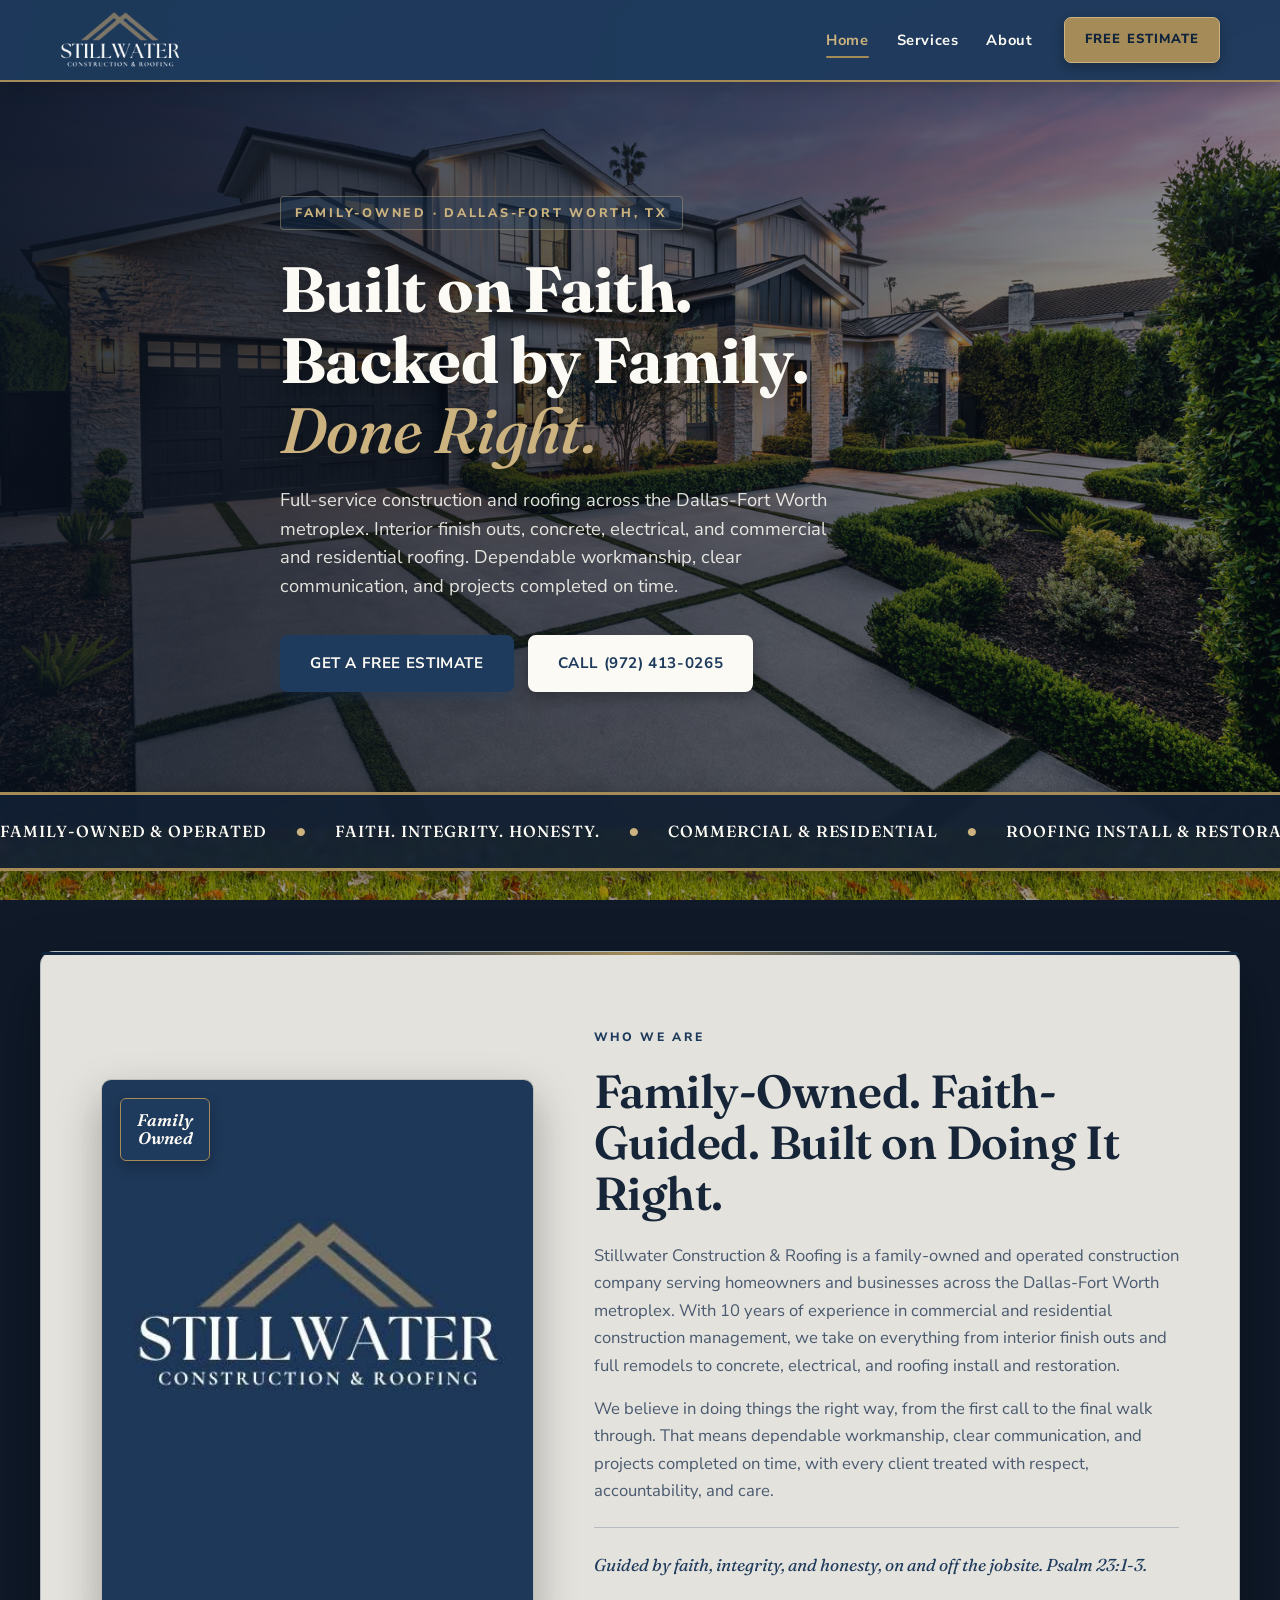
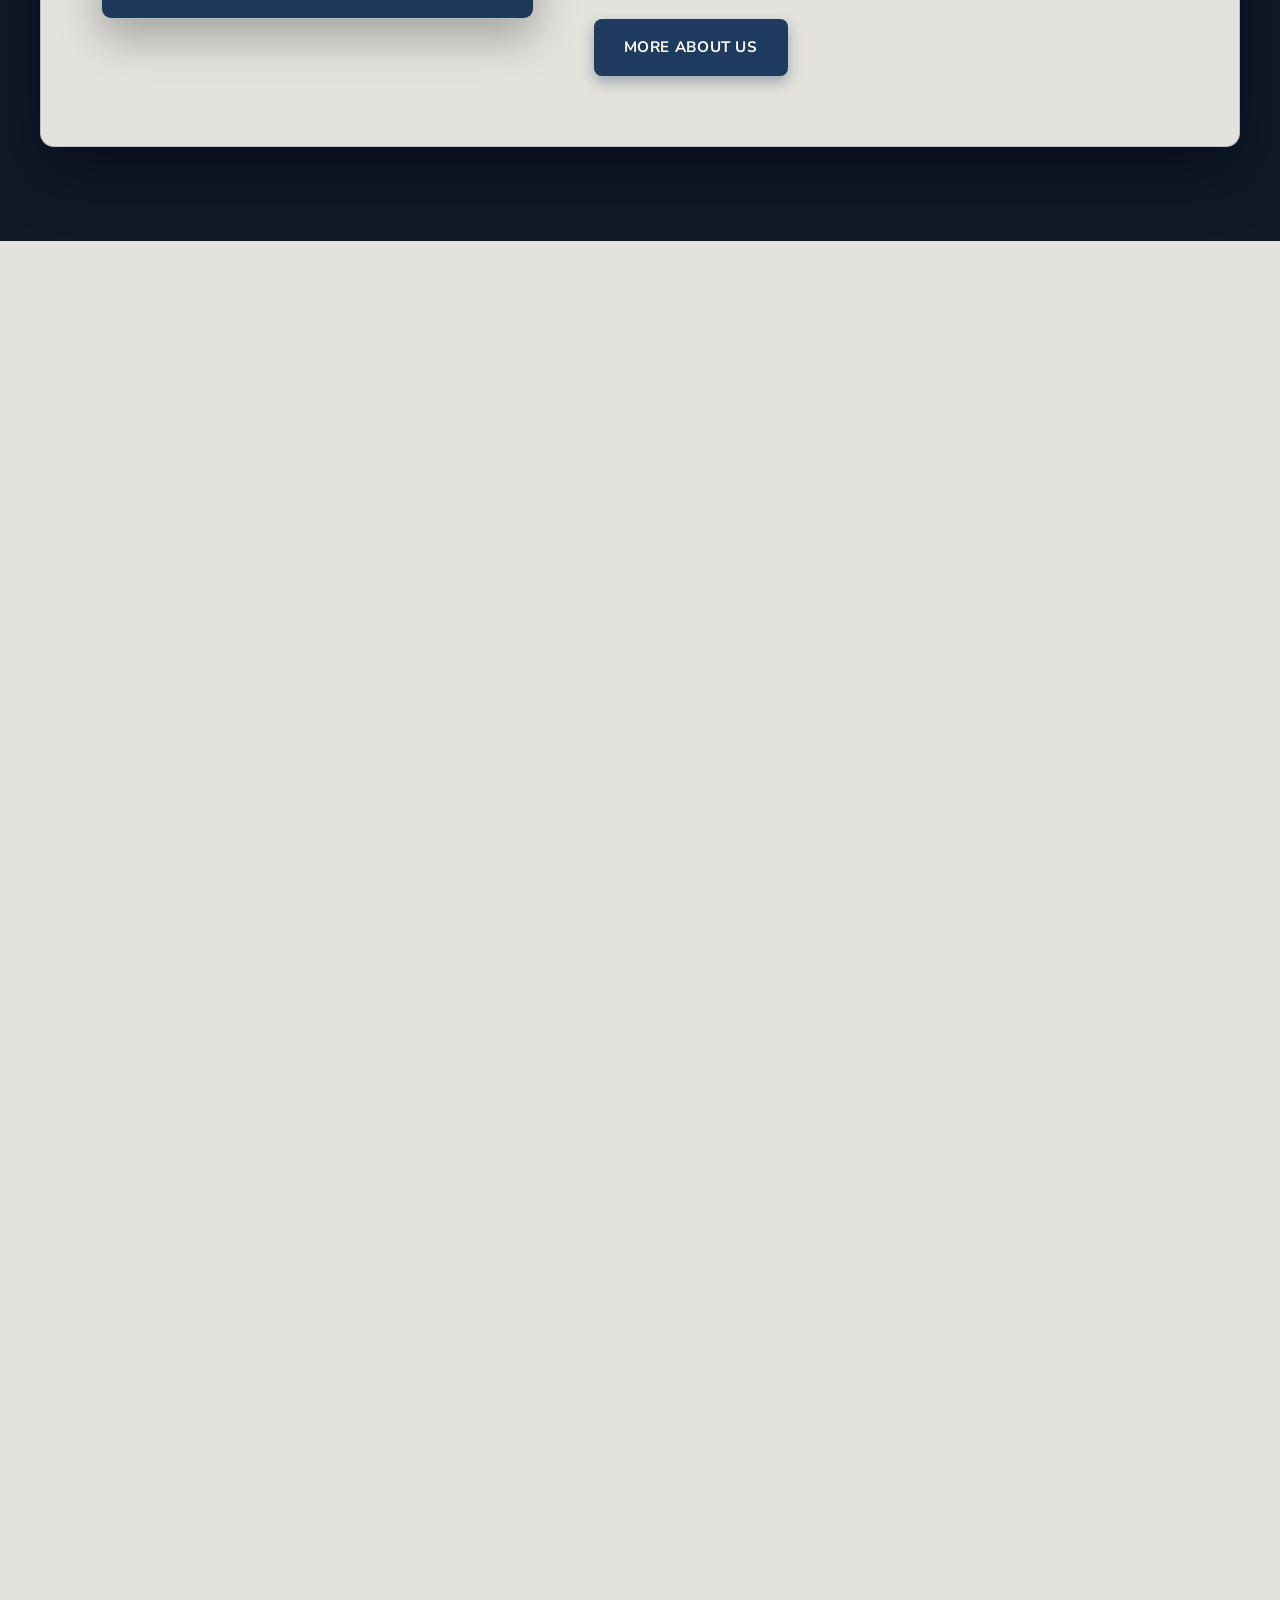
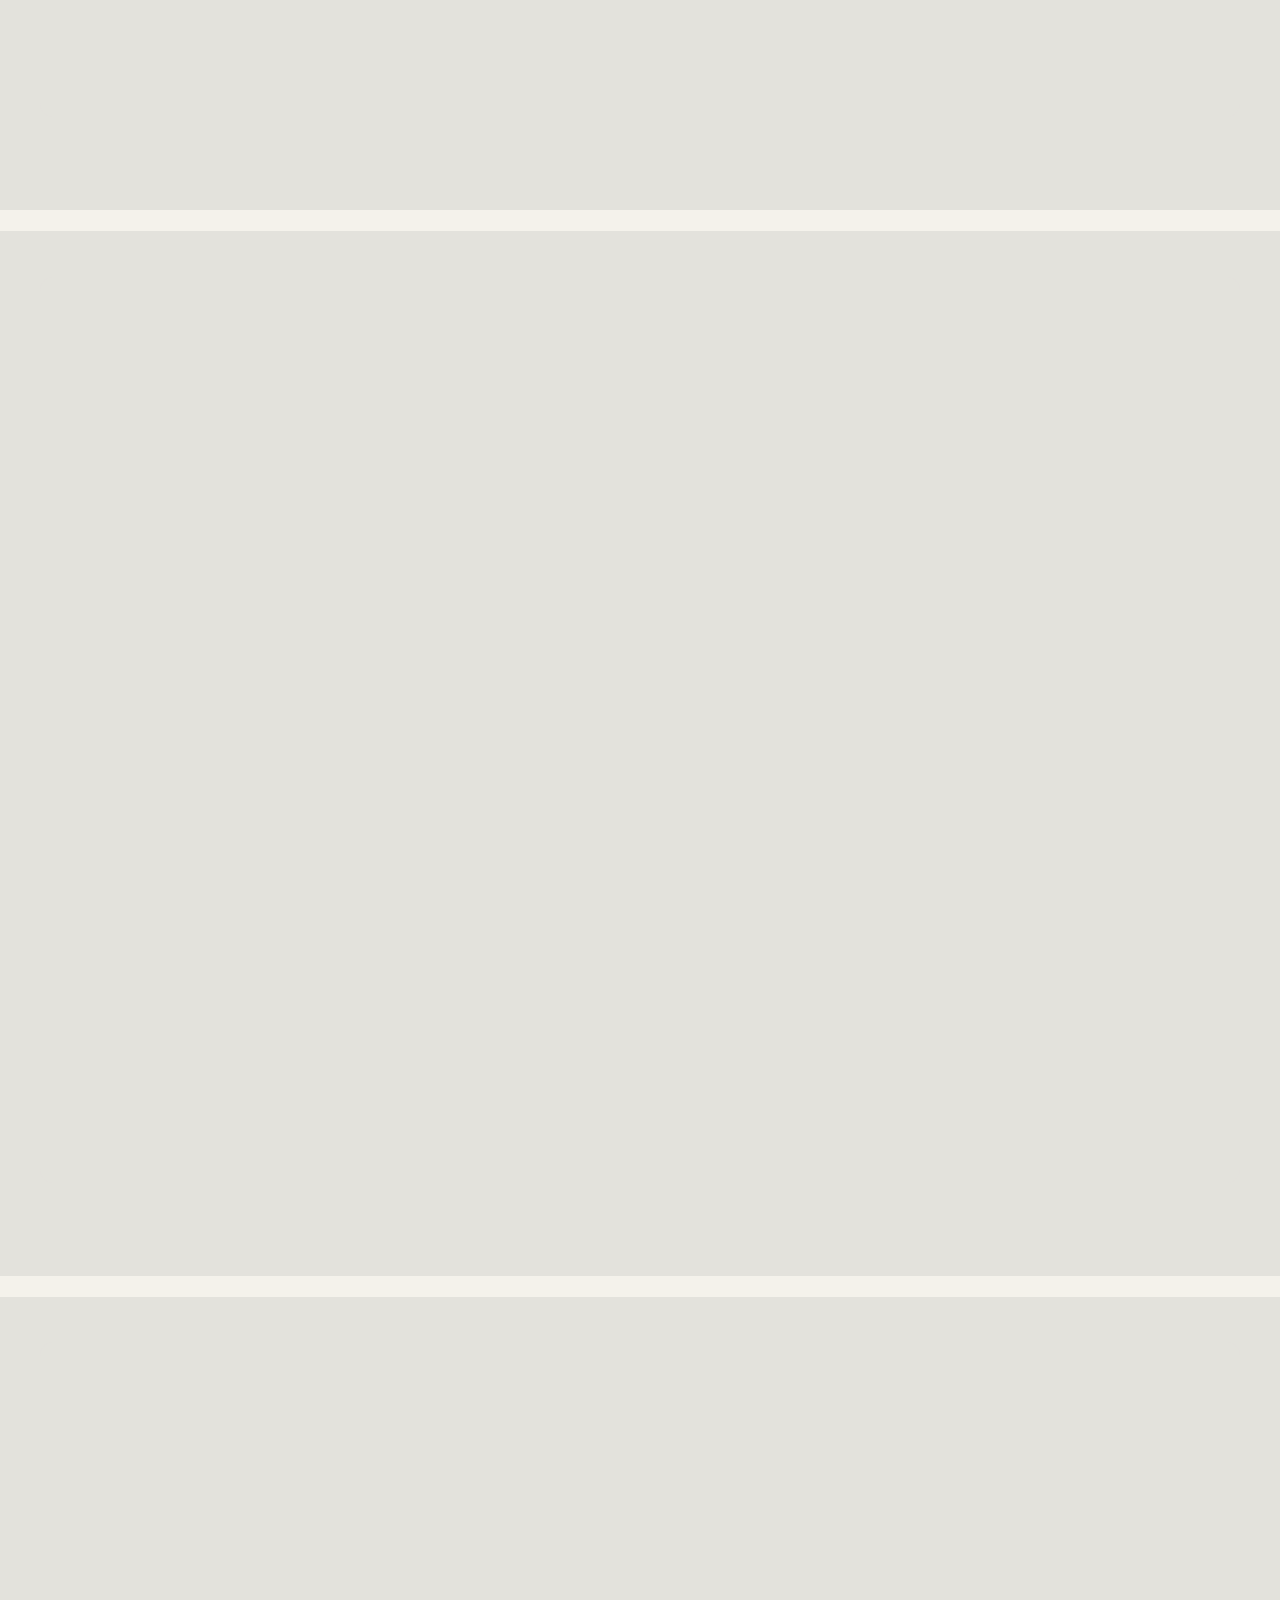
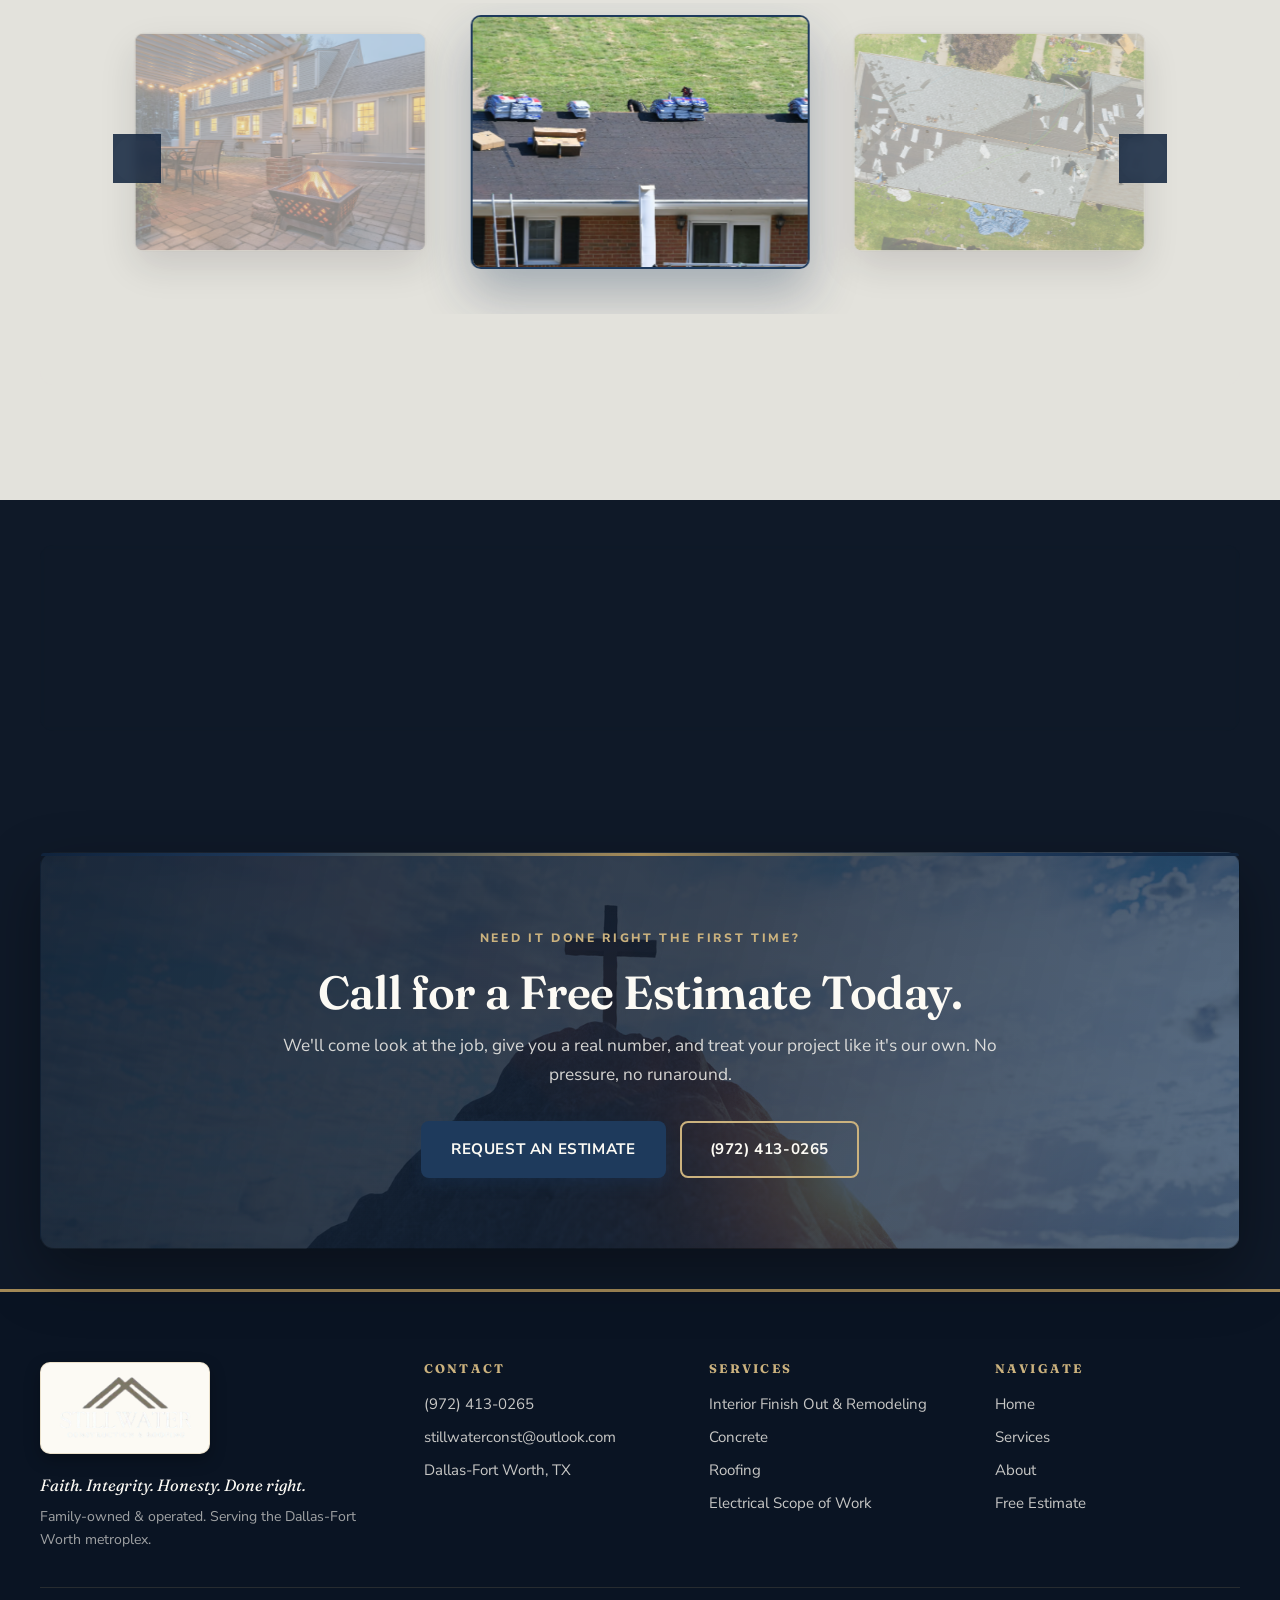
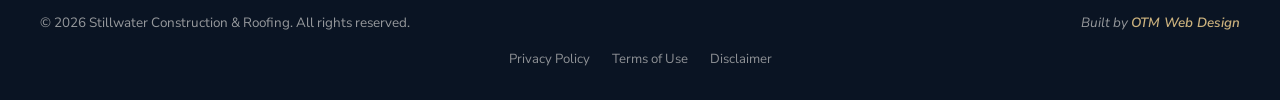
==== commit 3d9ec85b: "changed name and number" ====
--- a/index.html
+++ b/index.html
@@ -35,7 +35,7 @@
     "email": "stillwaterconst@outlook.com",
     "priceRange": "$$",
     "slogan": "Faith. Integrity. Honesty. Done right.",
-    "founder": { "@type": "Person", "name": "Alex Poole" },
+    "founder": { "@type": "Person", "name": "Alex Garcia" },
     "address": {
       "@type": "PostalAddress",
       "addressLocality": "Dallas-Fort Worth",
@@ -130,7 +130,7 @@
     <div class="container">
       <div class="intro-grid">
         <div class="intro-image">
-          <img src="assets/about-family.jpg" alt="Alex and Meriya Poole, owners of Stillwater Construction and Roofing, with their family" loading="lazy" />
+          <img src="assets/about-family.jpg" alt="Alex and Mary Garcia, owners of Stillwater Construction and Roofing, with their family" loading="lazy" />
           <div class="intro-badge">Family<br/>Owned</div>
         </div>
         <div class="intro-content">
--- a/styles.css
+++ b/styles.css
@@ -1289,6 +1289,12 @@
 
 /* ---------- CTA ---------- */
 .section-cta { padding-top: 40px; padding-bottom: 40px; }
+/* CTA card carries its own background photo under a navy overlay */
+.section-cta .container-deep {
+  background:
+    linear-gradient(105deg, rgba(16, 30, 48, 0.92) 0%, rgba(18, 32, 51, 0.82) 55%, rgba(30, 58, 92, 0.72) 100%),
+    url('assets/cta-bg.jpg') center/cover no-repeat;
+}
 .cta-block {
   text-align: center;
   max-width: 720px;
